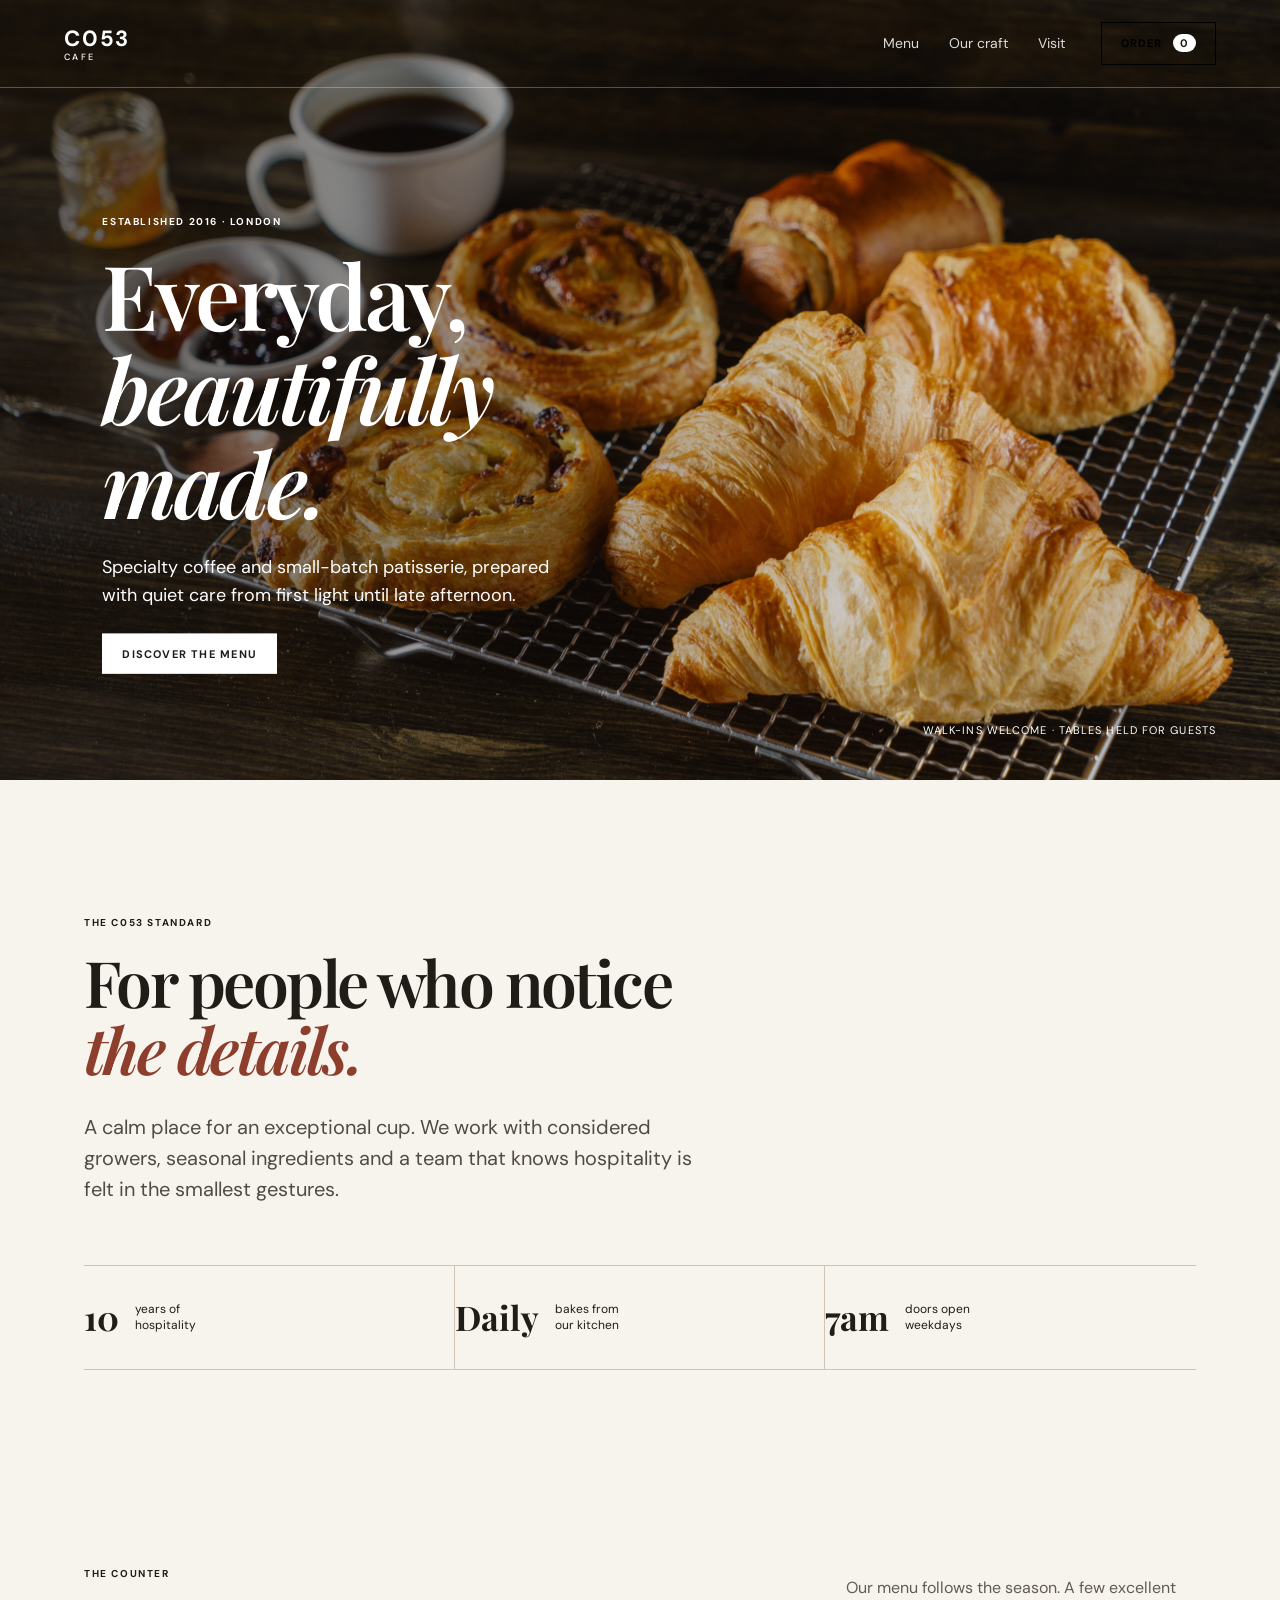
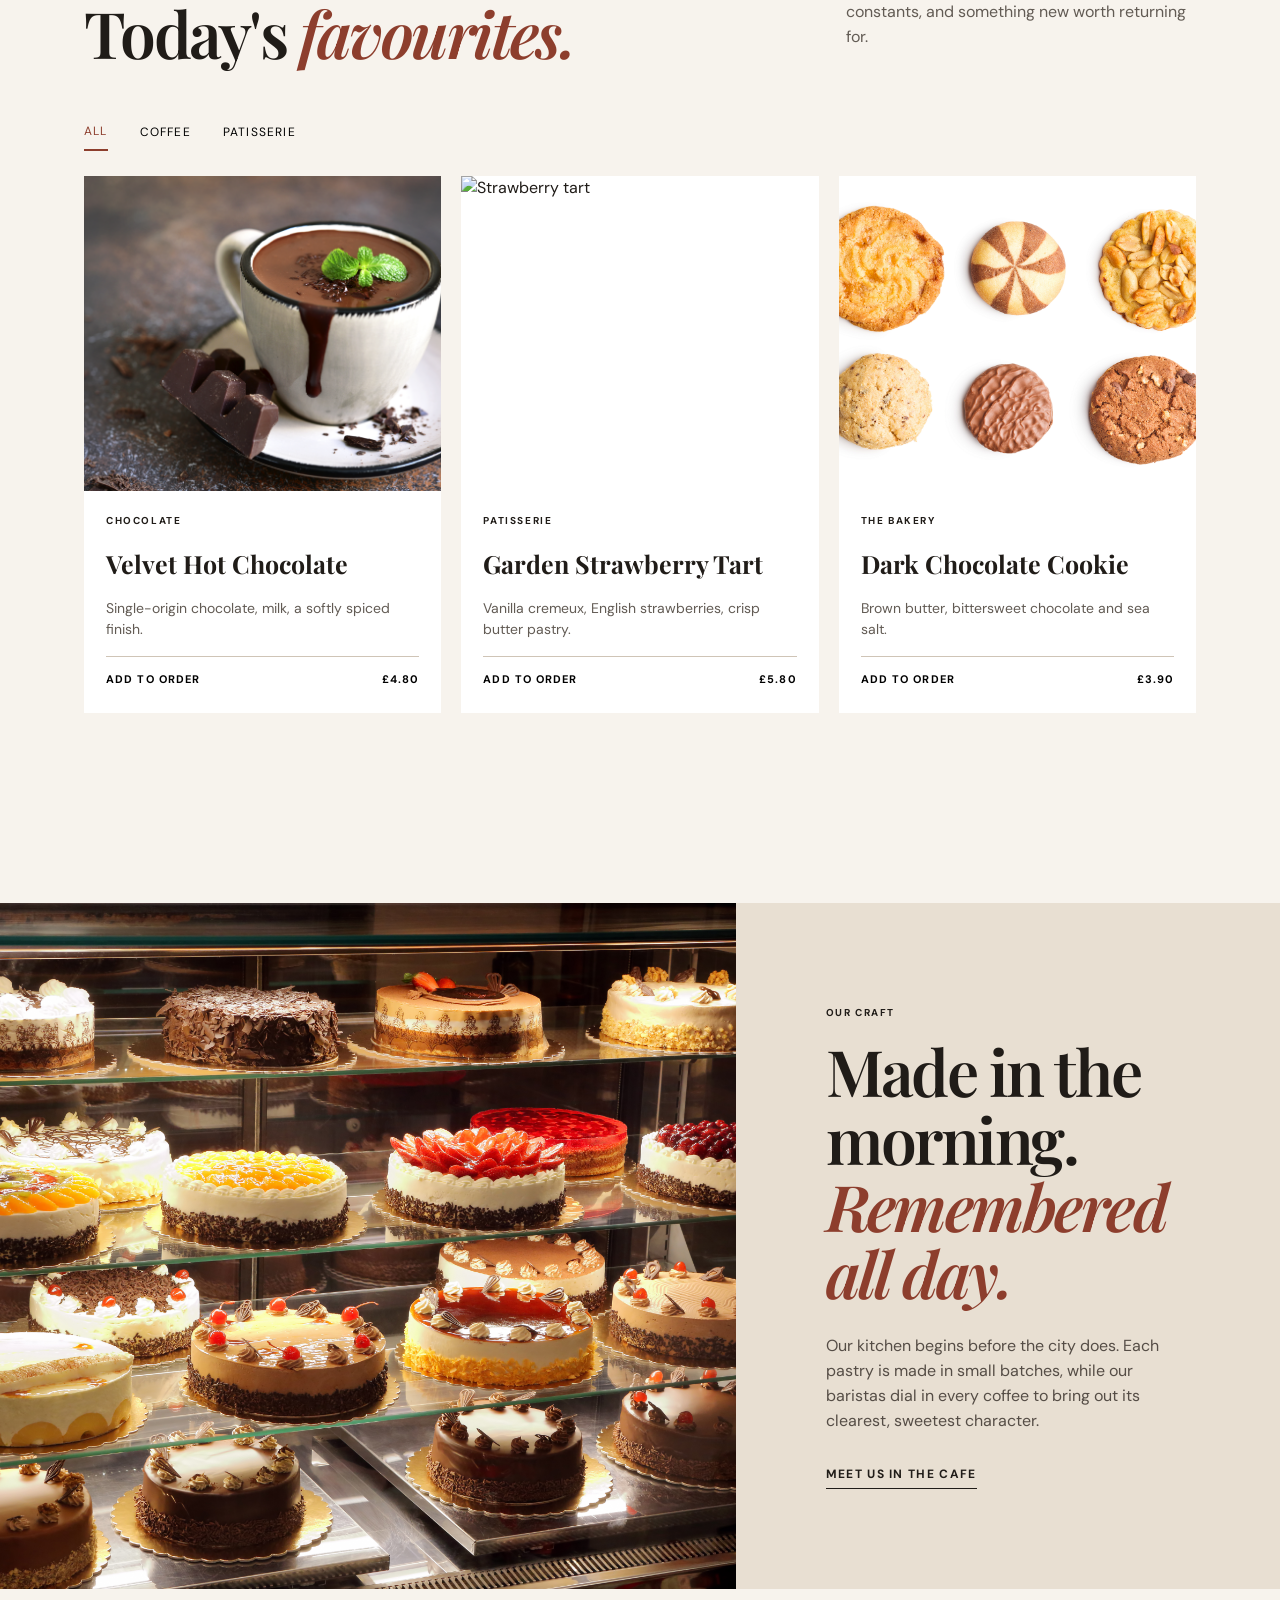
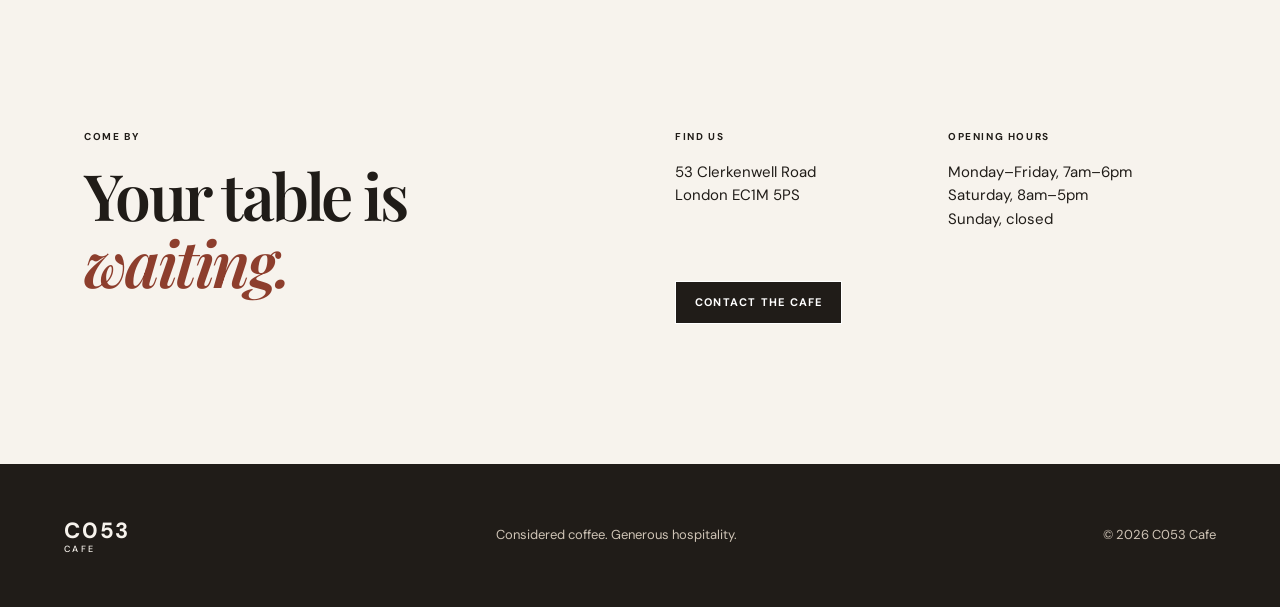
==== index.html @ 59833513 "Create the main landing page" ====
<!doctype html>
<html lang="en">
<head>
  <meta charset="utf-8">
  <meta name="viewport" content="width=device-width, initial-scale=1">
  <meta name="description" content="C053 Cafe — considered coffee, patisserie and warm hospitality.">
  <title>C053 Cafe | Coffee & Patisserie</title>
  <link rel="preconnect" href="https://fonts.googleapis.com">
  <link rel="preconnect" href="https://fonts.gstatic.com" crossorigin>
  <link href="https://fonts.googleapis.com/css2?family=DM+Sans:wght@400;500;600;700&family=Playfair+Display:ital,wght@0,600;0,700;1,600&display=swap" rel="stylesheet">
  <link rel="stylesheet" href="css/style.css">
</head>
<body>
  <header class="header" id="top">
    <a class="wordmark" href="#top" aria-label="C053 Cafe home">C053 <span>CAFE</span></a>
    <button class="nav-toggle" aria-expanded="false" aria-controls="nav">Menu</button>
    <nav id="nav" class="nav" aria-label="Main navigation">
      <a href="menu.html">Menu</a><a href="about.html">Our craft</a><a href="visit.html">Visit</a>
    </nav>
    <button class="order-button" data-order>Order <span id="cartCount">0</span></button>
  </header>

  <main>
    <section class="hero">
      <img src="images/Coffee-and-Pastries.png" alt="Coffee and pastries at C053 Cafe">
      <div class="hero-shade"></div>
      <div class="hero-content"><p class="kicker">ESTABLISHED 2016 · LONDON</p><h1>Everyday,<br><em>beautifully made.</em></h1><p>Specialty coffee and small-batch patisserie, prepared with quiet care from first light until late afternoon.</p><a class="button light" href="#menu">Discover the menu</a></div>
      <p class="hero-note">Walk-ins welcome · Tables held for guests</p>
    </section>

    <section class="intro section"><p class="kicker">THE C053 STANDARD</p><h2>For people who notice<br><em>the details.</em></h2><p class="lead">A calm place for an exceptional cup. We work with considered growers, seasonal ingredients and a team that knows hospitality is felt in the smallest gestures.</p><div class="credentials"><div><strong>10</strong><span>years of<br>hospitality</span></div><div><strong>Daily</strong><span>bakes from<br>our kitchen</span></div><div><strong>7am</strong><span>doors open<br>weekdays</span></div></div></section>

    <section id="menu" class="menu section"><div class="section-head"><div><p class="kicker">THE COUNTER</p><h2>Today's <em>favourites.</em></h2></div><p>Our menu follows the season. A few excellent constants, and something new worth returning for.</p></div><div class="filters" role="group" aria-label="Menu filters"><button class="selected" data-filter="all">All</button><button data-filter="coffee">Coffee</button><button data-filter="bakes">Patisserie</button></div><div class="products">
      <article data-category="coffee"><img src="images/Cup-of-Hot-Chocolate.png" alt="Velvet hot chocolate"><div><p class="product-type">CHOCOLATE</p><h3>Velvet Hot Chocolate</h3><p>Single-origin chocolate, milk, a softly spiced finish.</p><button data-add="Velvet Hot Chocolate">Add to order <span>£4.80</span></button></div></article>
      <article data-category="bakes"><img src="images/Strawberry-Tarts.png" alt="Strawberry tart"><div><p class="product-type">PATISSERIE</p><h3>Garden Strawberry Tart</h3><p>Vanilla cremeux, English strawberries, crisp butter pastry.</p><button data-add="Garden Strawberry Tart">Add to order <span>£5.80</span></button></div></article>
      <article data-category="bakes"><img src="images/Cookies.png" alt="Chocolate chunk cookie"><div><p class="product-type">THE BAKERY</p><h3>Dark Chocolate Cookie</h3><p>Brown butter, bittersweet chocolate and sea salt.</p><button data-add="Dark Chocolate Cookie">Add to order <span>£3.90</span></button></div></article>
    </div></section>

    <section id="craft" class="craft"><div class="craft-image"><img src="images/Cake-Vitrine.png" alt="Selection of cakes in the C053 counter"></div><div class="craft-copy"><p class="kicker">OUR CRAFT</p><h2>Made in the morning.<br><em>Remembered all day.</em></h2><p>Our kitchen begins before the city does. Each pastry is made in small batches, while our baristas dial in every coffee to bring out its clearest, sweetest character.</p><a class="text-link" href="#visit">Meet us in the cafe</a></div></section>

    <section id="visit" class="visit section"><div><p class="kicker">COME BY</p><h2>Your table is<br><em>waiting.</em></h2></div><div class="visit-info"><div><p class="label">FIND US</p><p>53 Clerkenwell Road<br>London EC1M 5PS</p></div><div><p class="label">OPENING HOURS</p><p>Monday–Friday, 7am–6pm<br>Saturday, 8am–5pm<br>Sunday, closed</p></div><a class="button dark" href="mailto:hello@c053cafe.com">Contact the cafe</a></div></section>
  </main>
  <footer><a class="wordmark" href="#top">C053 <span>CAFE</span></a><p>Considered coffee. Generous hospitality.</p><p>© 2026 C053 Cafe</p></footer>
  <div class="toast" role="status" aria-live="polite" id="toast">Added to your order.</div>
  <script src="js/script.js"></script>
</body>
</html>
---- css/style.css ----
:root{--ink:#201c18;--paper:#f7f3ed;--cream:#e8dfd2;--line:#cfc4b6;--rust:#8d3e2d;--max:1240px}*{box-sizing:border-box}html{scroll-behavior:smooth}body{margin:0;background:var(--paper);color:var(--ink);font-family:'DM Sans',sans-serif;font-size:16px;line-height:1.55}a{color:inherit;text-decoration:none}button{font:inherit;cursor:pointer}.header{height:88px;display:flex;align-items:center;gap:36px;padding:0 max(5vw,28px);position:absolute;z-index:3;width:100%;color:#fff;border-bottom:1px solid rgba(255,255,255,.28)}.wordmark{font-family:'DM Sans';font-size:22px;font-weight:700;letter-spacing:.08em;white-space:nowrap}.wordmark span{font-size:9px;letter-spacing:.25em;display:block;font-weight:500;margin-top:-5px}.nav{display:flex;gap:30px;margin-left:auto;font-size:14px}.nav a{opacity:.85}.nav a:hover{opacity:1}.order-button,.button{border:1px solid currentColor;padding:12px 19px;background:transparent;text-transform:uppercase;letter-spacing:.11em;font-size:11px;font-weight:700}.order-button span{background:#fff;color:var(--ink);border-radius:999px;padding:2px 7px;margin-left:6px}.nav-toggle{display:none}.hero{height:min(780px,100vh);min-height:650px;color:#fff;position:relative;isolation:isolate}.hero>img,.hero-shade{position:absolute;width:100%;height:100%;object-fit:cover}.hero-shade{background:linear-gradient(90deg,rgba(18,12,8,.67),rgba(18,12,8,.15) 72%);z-index:1}.hero-content,.hero-note{position:absolute;z-index:2}.hero-content{left:max(8vw,28px);top:50%;transform:translateY(-39%);max-width:620px}.kicker,.product-type,.label{letter-spacing:.16em;font-weight:700;font-size:10px;margin:0 0 17px}.hero h1,h2{font-family:'Playfair Display',serif;font-weight:600;line-height:1.05;letter-spacing:-.04em;margin:0}.hero h1{font-size:clamp(52px,7vw,100px)}em{color:var(--rust);font-weight:600}.hero h1 em{color:#fff}.hero-content>p:not(.kicker){font-size:18px;max-width:470px;margin:25px 0 32px}.button.light{background:#fff;color:var(--ink);border-color:#fff}.hero-note{bottom:30px;right:5vw;font-size:11px;letter-spacing:.1em;text-transform:uppercase}.section{max-width:var(--max);margin:auto;padding:120px max(5vw,28px)}h2{font-size:clamp(40px,5vw,68px)}.intro{padding-top:135px}.lead{max-width:610px;font-size:20px;margin:30px 0 60px;color:#514b45}.credentials{display:grid;grid-template-columns:repeat(3,1fr);border-top:1px solid var(--line);border-bottom:1px solid var(--line)}.credentials div{padding:25px 0;display:flex;align-items:center;gap:16px;border-right:1px solid var(--line)}.credentials div:last-child{border:0}.credentials strong{font-family:'Playfair Display';font-size:34px}.credentials span{font-size:12px;line-height:1.35}.menu{padding-top:70px}.section-head{display:flex;justify-content:space-between;gap:50px;align-items:end}.section-head>p{max-width:350px;color:#625b54}.filters{display:flex;gap:8px;margin:48px 0 25px}.filters button{background:none;border:0;padding:8px 0;margin-right:24px;font-size:12px;letter-spacing:.1em;text-transform:uppercase}.filters .selected{border-bottom:2px solid var(--rust);color:var(--rust)}.products{display:grid;grid-template-columns:repeat(3,1fr);gap:20px}.products article{background:#fff}.products img{width:100%;height:315px;object-fit:cover;display:block}.products article>div{padding:22px}.products h3{font-family:'Playfair Display';font-size:25px;margin:0}.products article p:not(.product-type){font-size:14px;color:#625b54;min-height:44px}.products button{border:0;border-top:1px solid var(--line);width:100%;background:none;text-align:left;padding:14px 0 0;font-size:11px;text-transform:uppercase;letter-spacing:.1em;font-weight:700}.products button span{float:right}.craft{display:grid;grid-template-columns:1.15fr .85fr;background:var(--cream);margin-top:70px}.craft-image img{height:100%;min-height:570px;width:100%;object-fit:cover;display:block}.craft-copy{padding:clamp(50px,8vw,130px) max(7vw,30px);align-self:center}.craft-copy>p:not(.kicker){color:#554d46;margin:28px 0}.text-link{border-bottom:1px solid var(--ink);padding-bottom:6px;font-size:12px;text-transform:uppercase;letter-spacing:.11em;font-weight:700}.visit{display:grid;grid-template-columns:1fr 1fr;gap:70px;padding-top:140px;padding-bottom:140px}.visit-info{display:grid;grid-template-columns:1fr 1fr;gap:25px}.visit-info p:not(.label){margin:0;font-size:15px}.visit .button{grid-column:span 2;justify-self:start;margin-top:25px;background:var(--ink);color:#fff}.toast{position:fixed;bottom:25px;left:50%;transform:translate(-50%,100px);opacity:0;transition:.25s;background:var(--ink);color:#fff;padding:14px 20px;font-size:13px;z-index:5}.toast.show{transform:translate(-50%,0);opacity:1}footer{background:#201c18;color:#f7f3ed;padding:50px max(5vw,28px);display:flex;justify-content:space-between;align-items:center;gap:25px;font-size:13px}footer p{margin:0;color:#cfc4b6}@media(max-width:720px){.header{height:70px;gap:18px}.nav-toggle{display:block;margin-left:auto;background:none;color:white;border:0;text-transform:uppercase;letter-spacing:.1em;font-size:11px}.nav{display:none;position:absolute;top:70px;left:0;right:0;background:#201c18;padding:20px 28px;flex-direction:column;gap:14px}.nav.open{display:flex}.order-button{padding:9px 11px;font-size:9px}.hero{min-height:620px}.hero-content{left:28px;right:28px}.hero-note{left:28px;right:auto}.section{padding:82px 28px}.credentials{grid-template-columns:1fr}.credentials div{border-right:0;border-bottom:1px solid var(--line)}.credentials div:last-child{border-bottom:0}.section-head,.visit{display:block}.section-head>p{margin-top:25px}.products{grid-template-columns:1fr}.products img{height:280px}.craft{grid-template-columns:1fr}.craft-image img{min-height:340px;height:340px}.visit-info{margin-top:40px}.visit .button{margin-top:35px}footer{display:block}footer>*{margin-bottom:20px!important}}
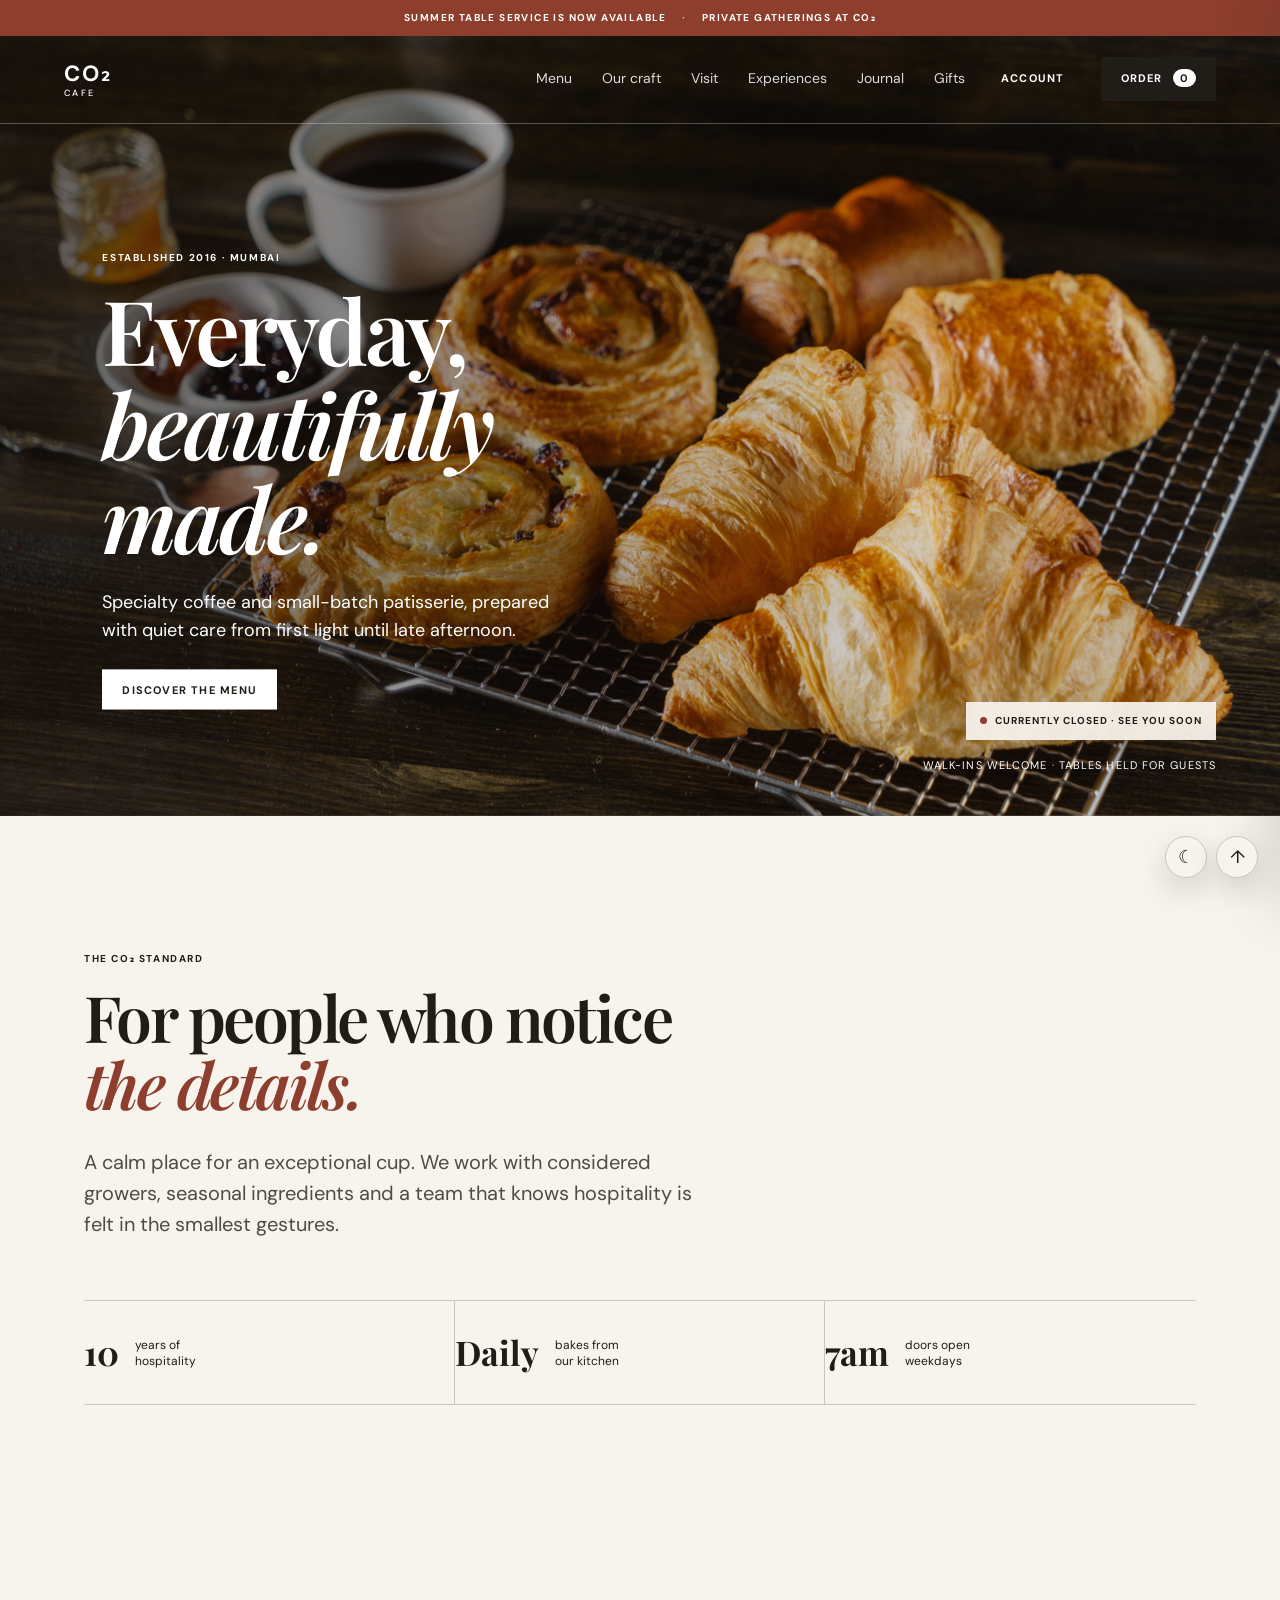
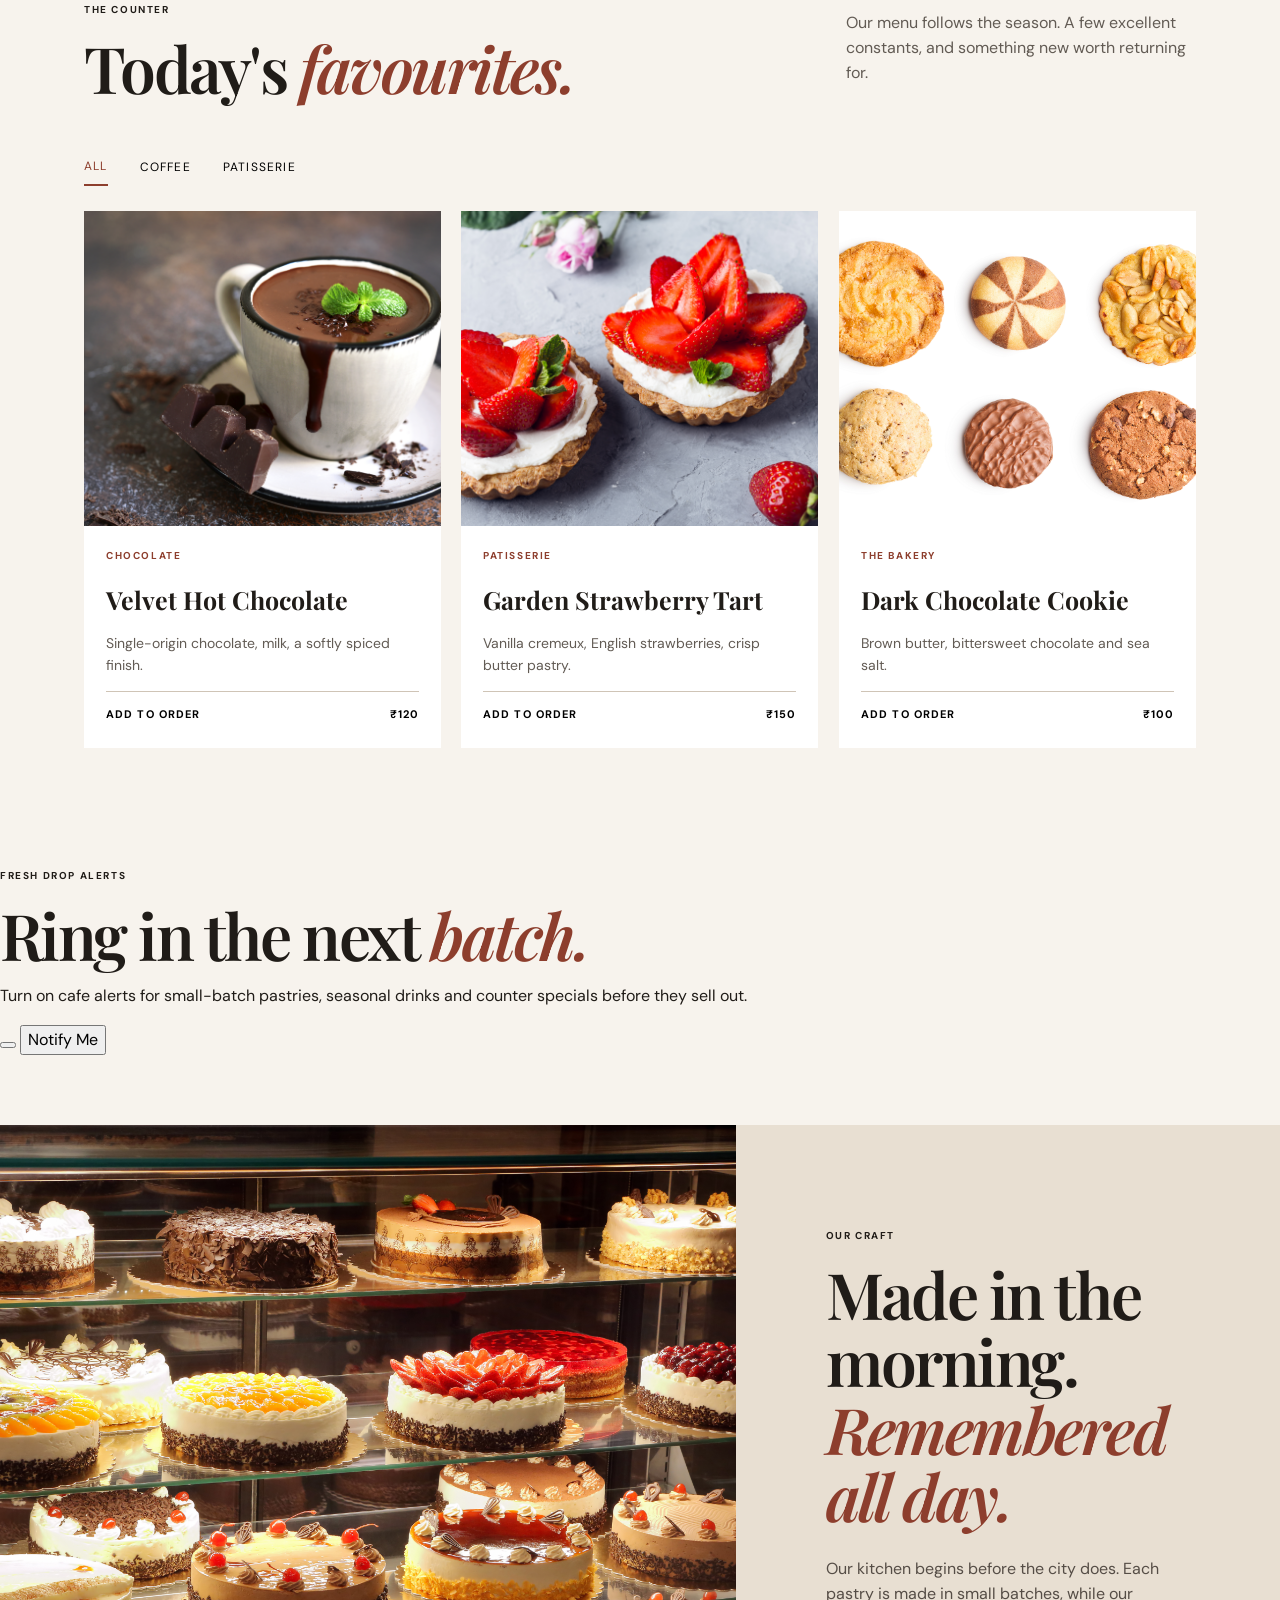
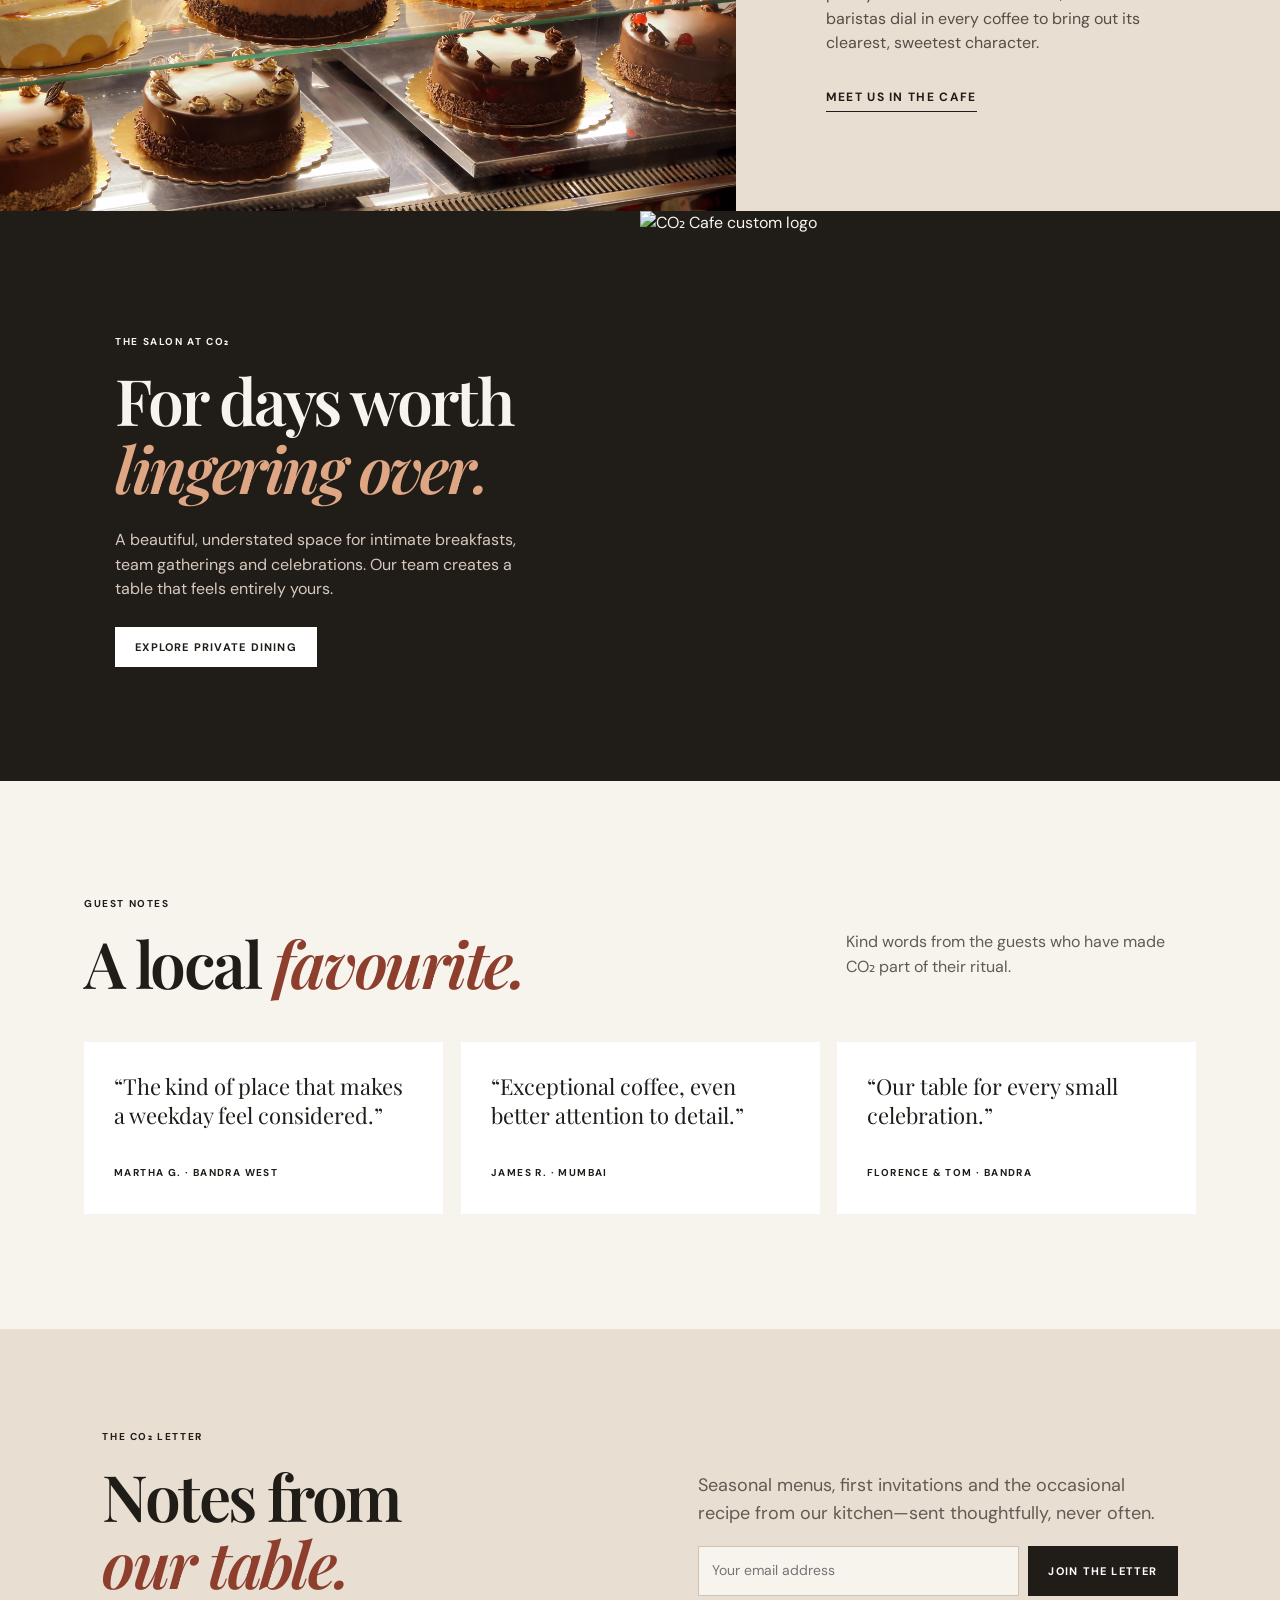
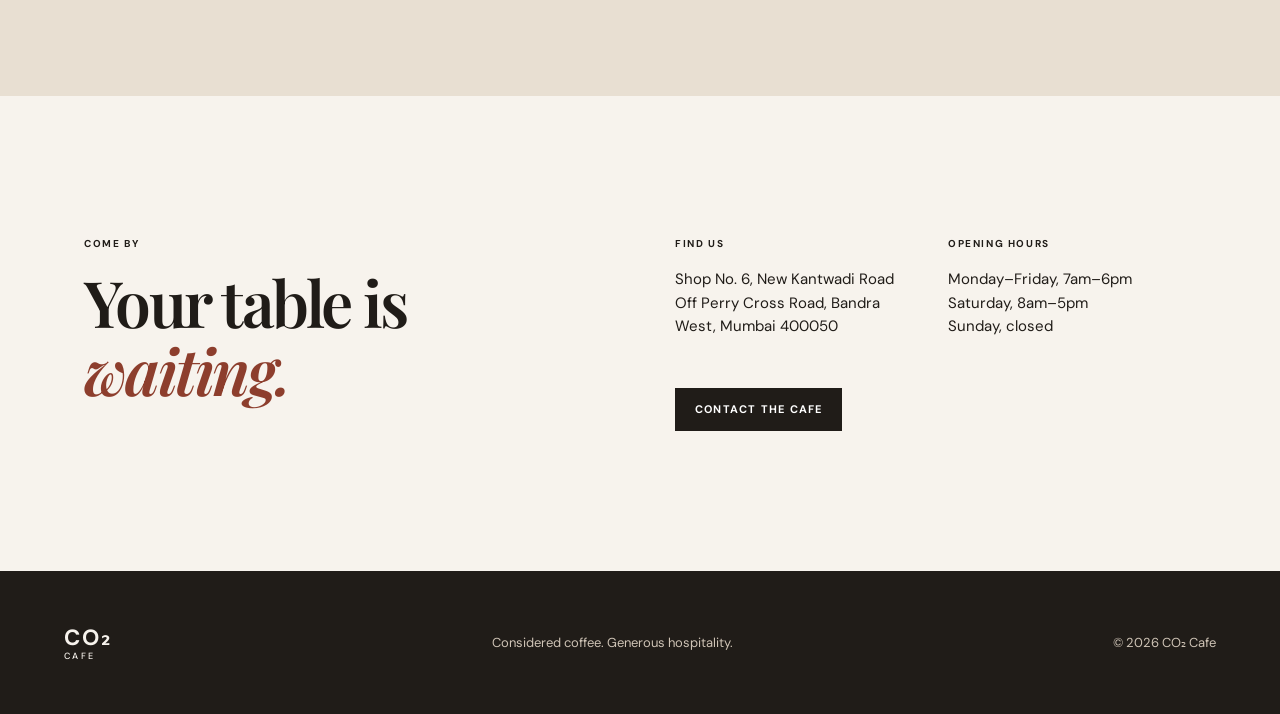
==== commit e25e7123: "Refresh the homepage structure and promotional content" ====
--- a/index.html
+++ b/index.html
@@ -36,6 +36,40 @@
       <article data-category="bakes"><img src="images/Cookies.png" alt="Chocolate chunk cookie"><div><p class="product-type">THE BAKERY</p><h3>Dark Chocolate Cookie</h3><p>Brown butter, bittersweet chocolate and sea salt.</p><button data-add="Dark Chocolate Cookie">Add to order <span>£3.90</span></button></div></article>
     </div></section>
 
+    <section class="bell-notify" aria-labelledby="bellNotifyTitle">
+      <div class="bell-copy">
+        <p class="kicker">FRESH DROP ALERTS</p>
+        <h2 id="bellNotifyTitle">Ring in the next <em>batch.</em></h2>
+        <p>Turn on cafe alerts for small-batch pastries, seasonal drinks and counter specials before they sell out.</p>
+      </div>
+      <div class="bell-stage">
+        <button class="bell-container off" type="button" data-bell-toggle aria-pressed="false" aria-label="Turn cafe notifications on">
+          <span class="rope"></span>
+          <span class="bell-top"></span>
+          <span class="bell-base"></span>
+          <span class="bell-base bell-base-glow"></span>
+          <span class="shadow-l1"></span>
+          <span class="shadow-l2"></span>
+          <span class="left-glow"></span>
+          <span class="left-glow2"></span>
+          <span class="r-glow"></span>
+          <span class="r-glow2"></span>
+          <span class="mid-ring"></span>
+          <span class="mid-ring small"></span>
+          <span class="glow"></span>
+          <span class="glow2"></span>
+          <span class="bell-buff-t"></span>
+          <span class="bell-buff"></span>
+          <span class="bell-btm"></span>
+          <span class="bell-btm2"></span>
+          <span class="bell-ring-container"><span class="bell-ring"></span><span class="bell-rays"></span></span>
+          <span class="volumetric"><span class="vl"></span><span class="vr"></span></span>
+        </button>
+        <button class="notify-button" type="button" data-bell-button>Notify Me</button>
+        <span class="grain" aria-hidden="true"></span>
+      </div>
+    </section>
+
     <section id="craft" class="craft"><div class="craft-image"><img src="images/Cake-Vitrine.png" alt="Selection of cakes in the C053 counter"></div><div class="craft-copy"><p class="kicker">OUR CRAFT</p><h2>Made in the morning.<br><em>Remembered all day.</em></h2><p>Our kitchen begins before the city does. Each pastry is made in small batches, while our baristas dial in every coffee to bring out its clearest, sweetest character.</p><a class="text-link" href="#visit">Meet us in the cafe</a></div></section>
 
     <section id="visit" class="visit section"><div><p class="kicker">COME BY</p><h2>Your table is<br><em>waiting.</em></h2></div><div class="visit-info"><div><p class="label">FIND US</p><p>53 Clerkenwell Road<br>London EC1M 5PS</p></div><div><p class="label">OPENING HOURS</p><p>Monday–Friday, 7am–6pm<br>Saturday, 8am–5pm<br>Sunday, closed</p></div><a class="button dark" href="mailto:hello@c053cafe.com">Contact the cafe</a></div></section>
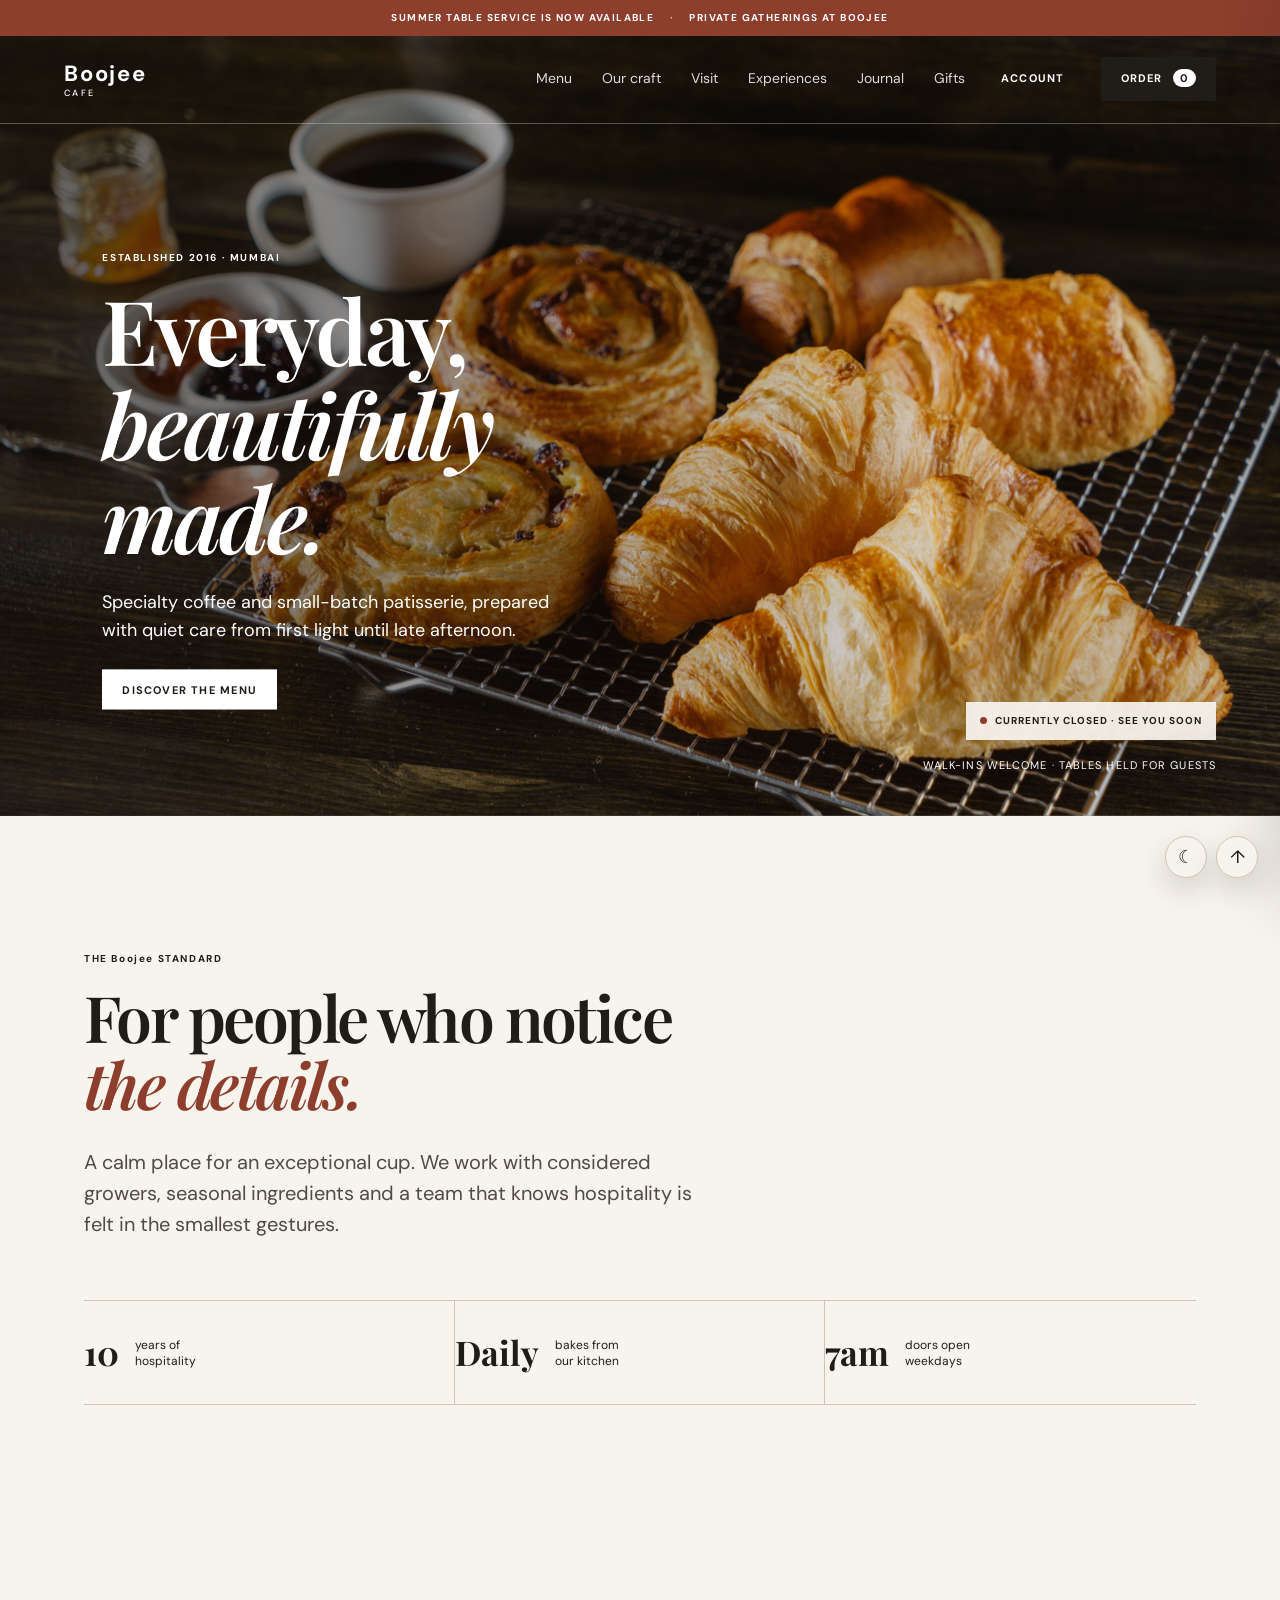
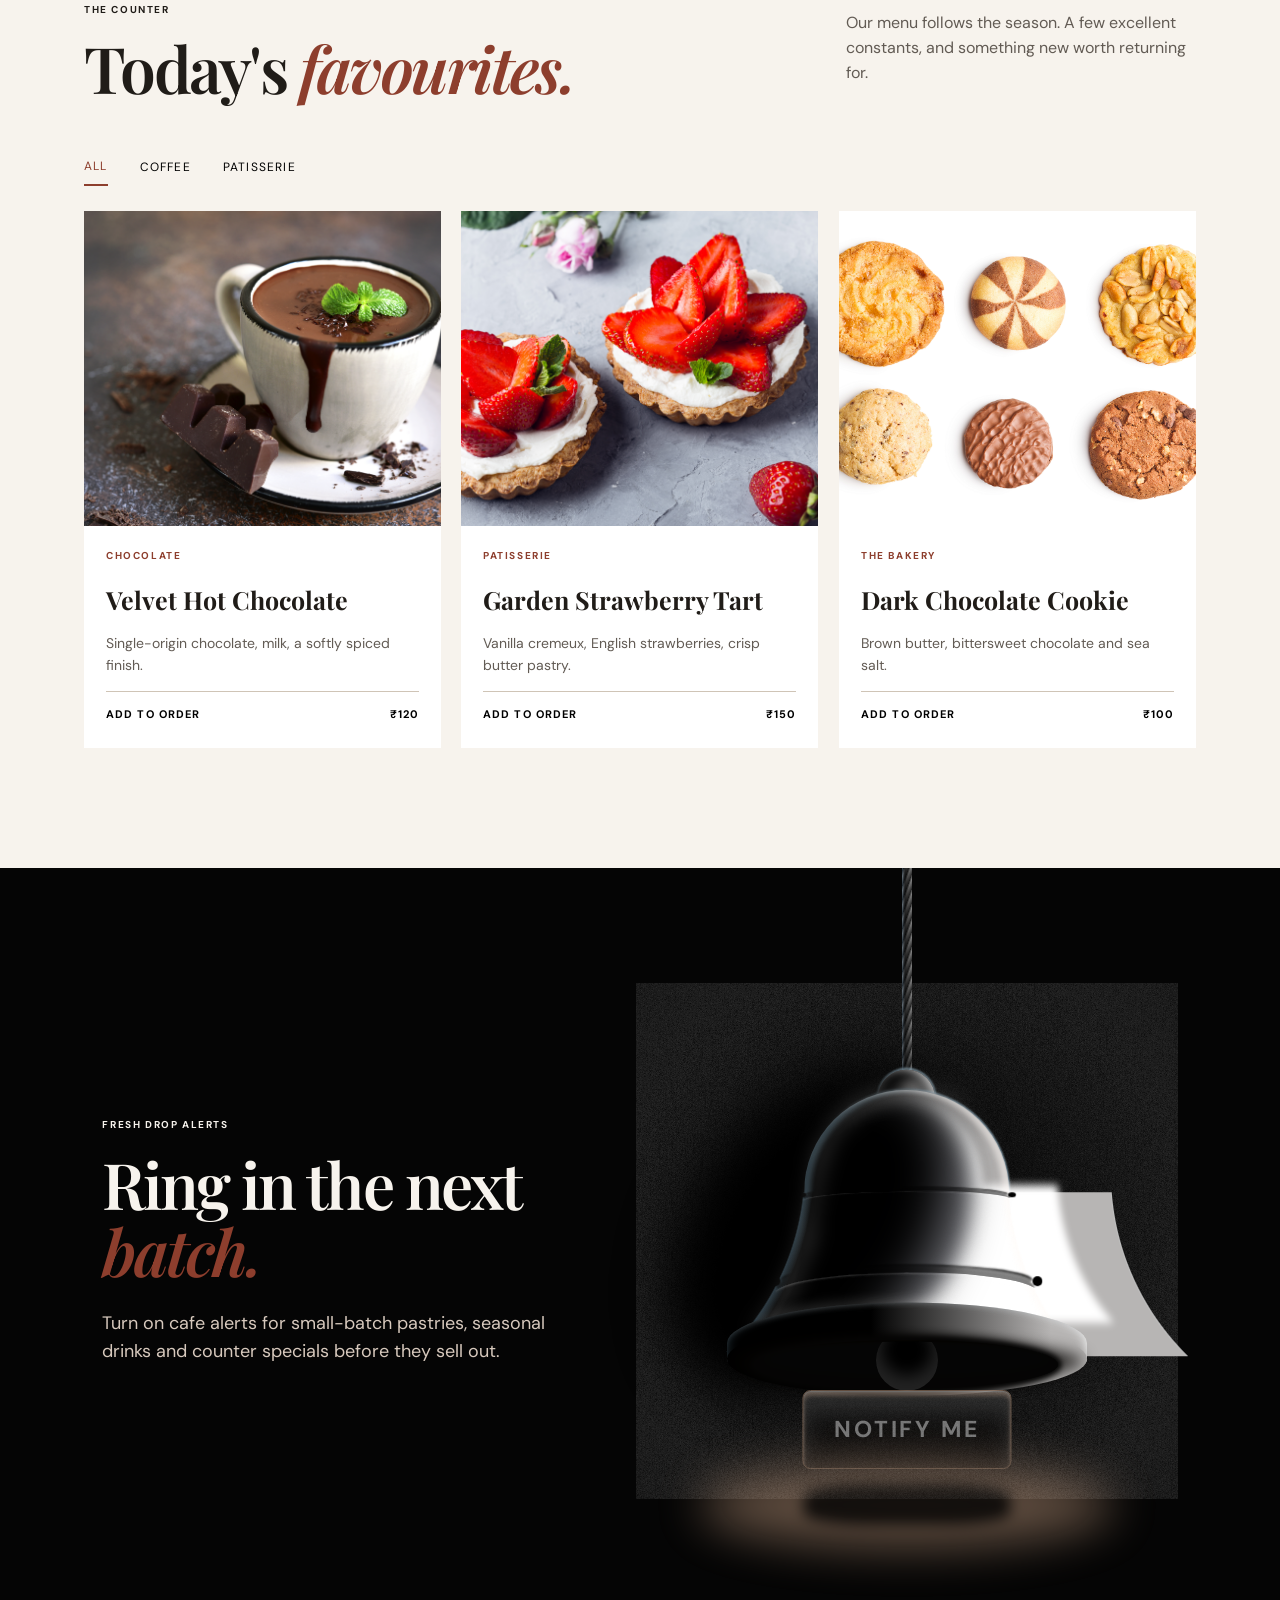
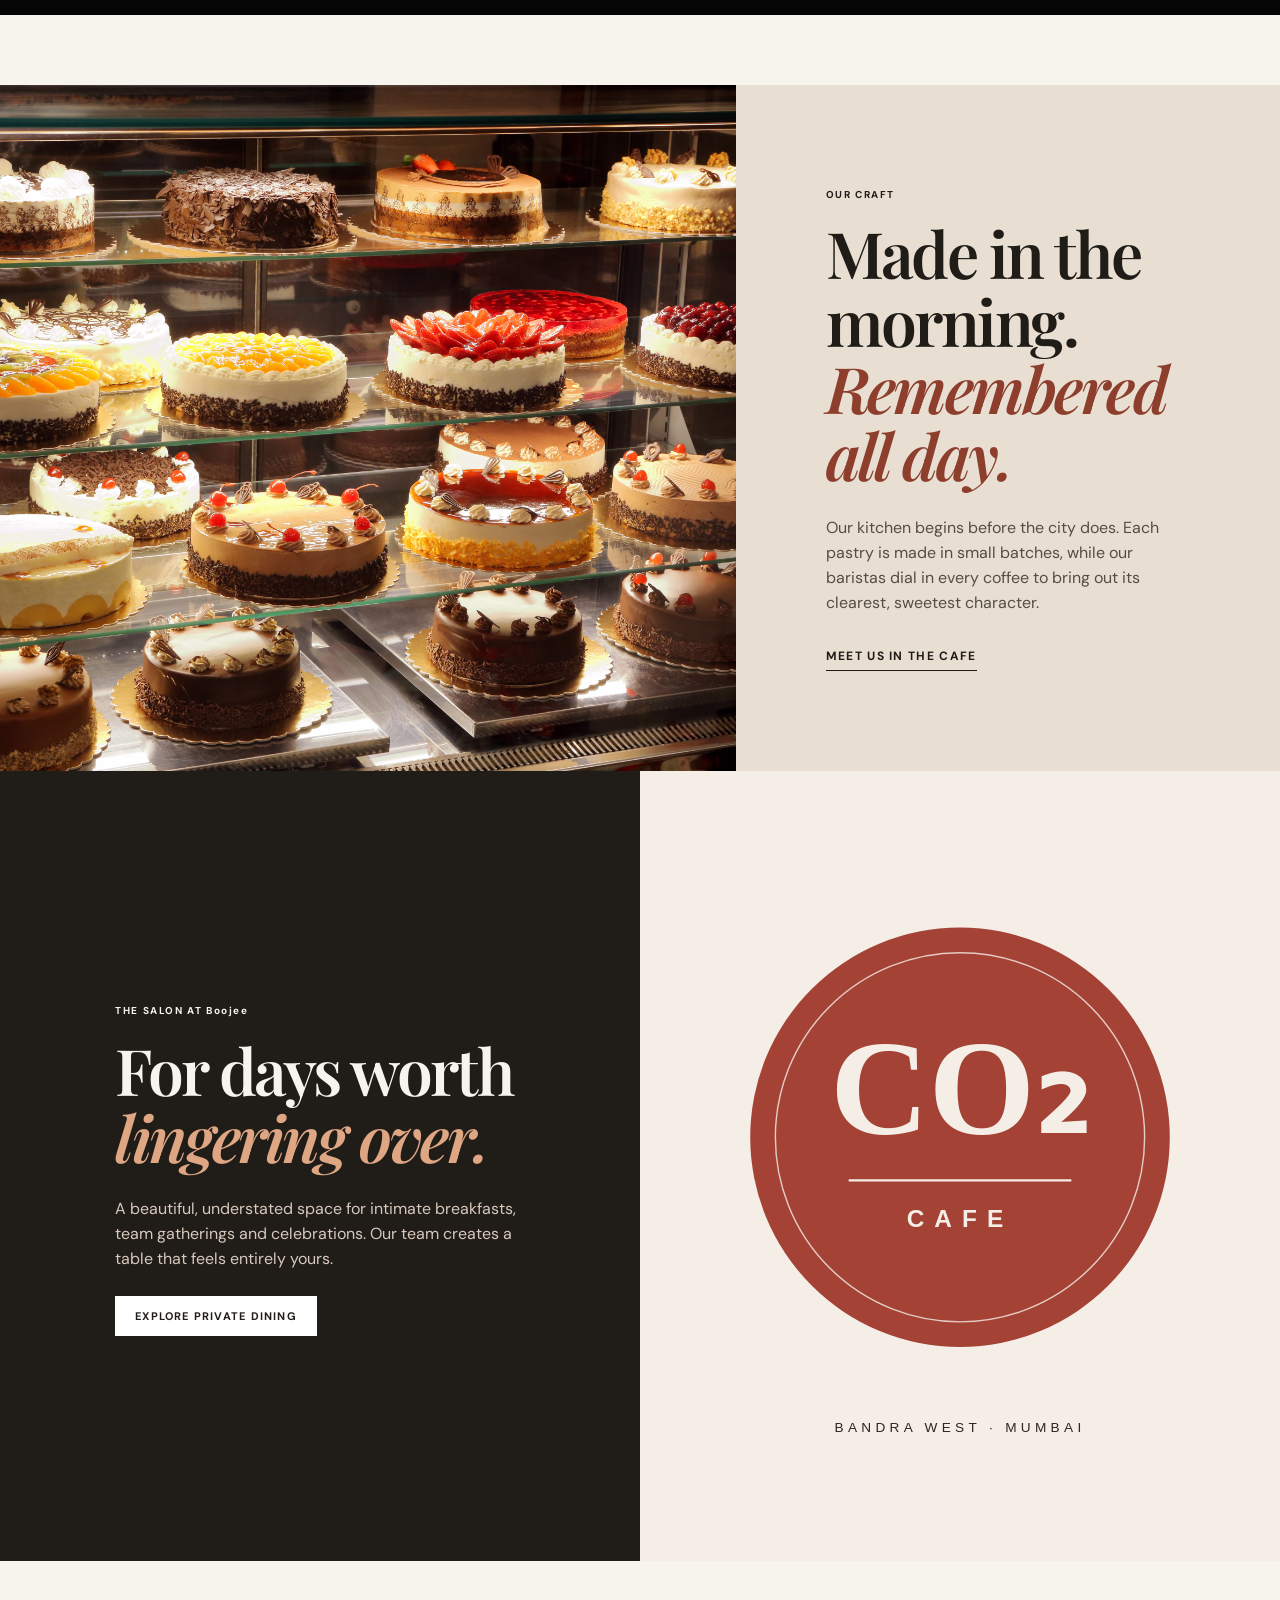
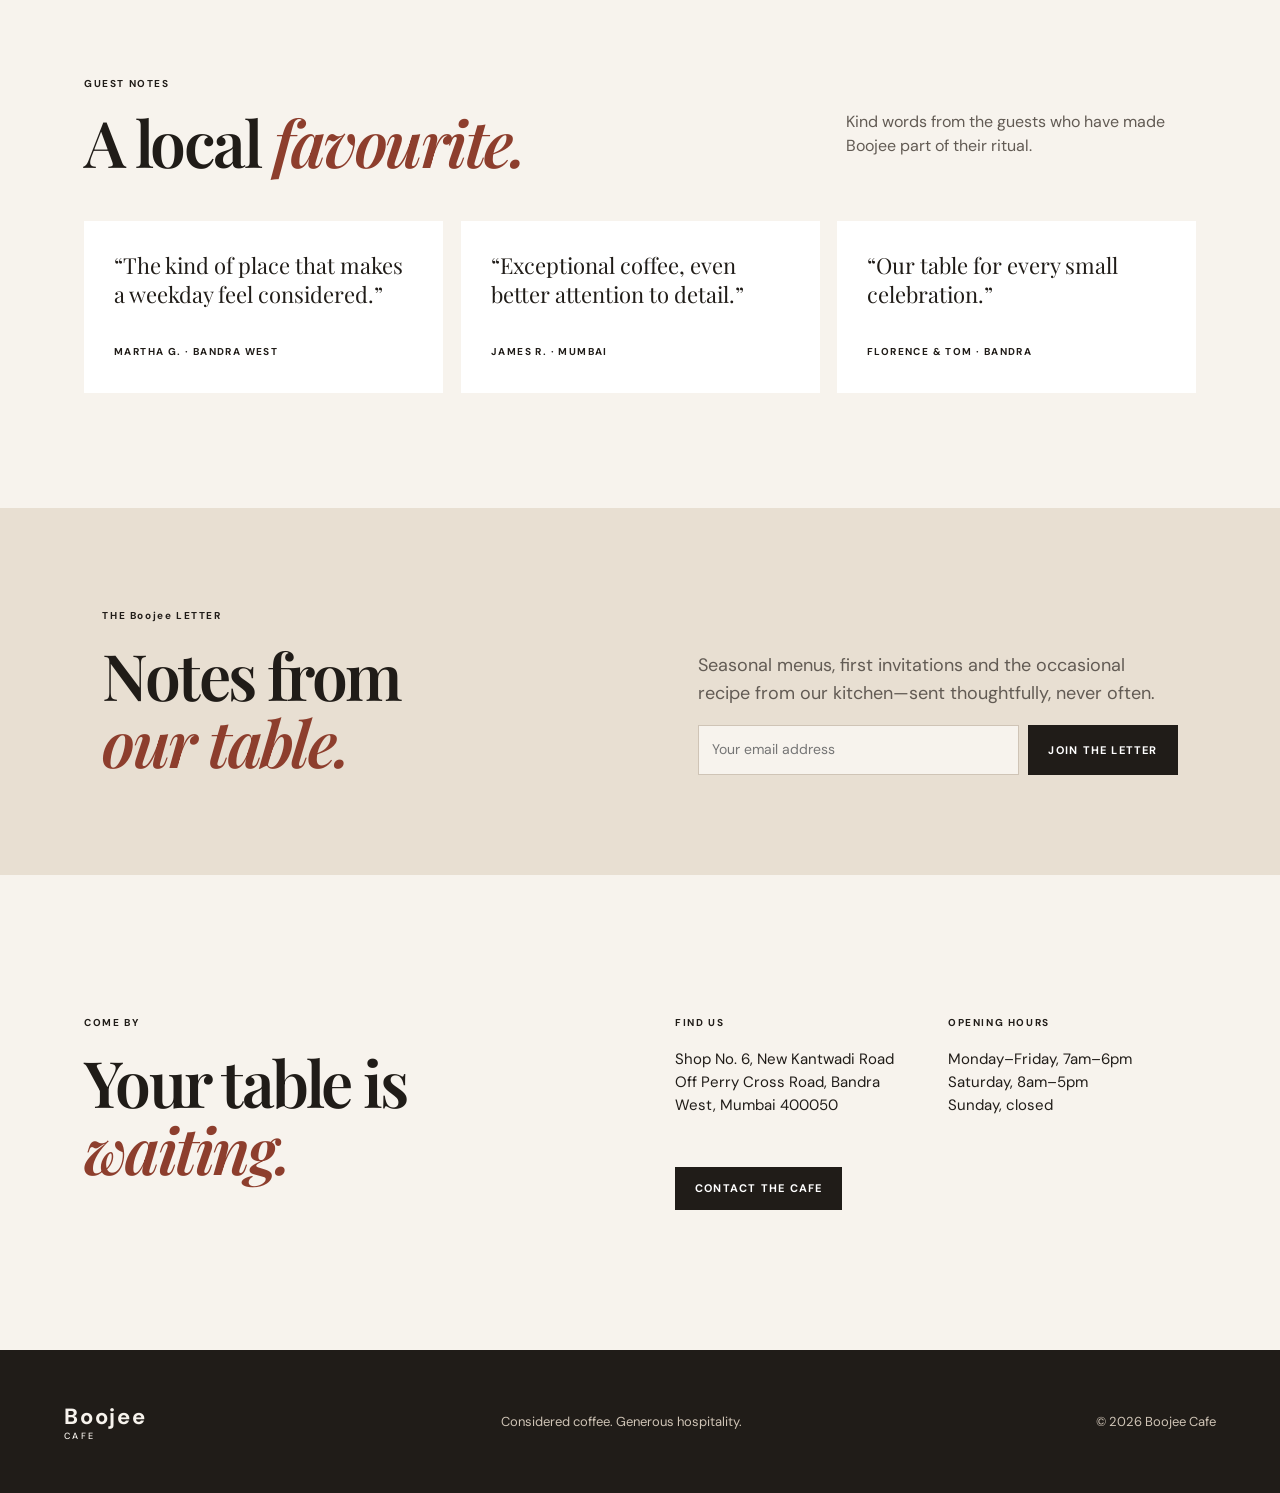
==== commit 416c5bee: "Refactor: Rebrand from CO2/C053 Cafe to Boojee Cafe globally" ====
--- a/index.html
+++ b/index.html
@@ -3,8 +3,8 @@
 <head>
   <meta charset="utf-8">
   <meta name="viewport" content="width=device-width, initial-scale=1">
-  <meta name="description" content="C053 Cafe — considered coffee, patisserie and warm hospitality.">
-  <title>C053 Cafe | Coffee & Patisserie</title>
+  <meta name="description" content="Boojee Cafe — considered coffee, patisserie and warm hospitality.">
+  <title>Boojee Cafe | Coffee & Patisserie</title>
   <link rel="preconnect" href="https://fonts.googleapis.com">
   <link rel="preconnect" href="https://fonts.gstatic.com" crossorigin>
   <link href="https://fonts.googleapis.com/css2?family=DM+Sans:wght@400;500;600;700&family=Playfair+Display:ital,wght@0,600;0,700;1,600&display=swap" rel="stylesheet">
@@ -12,7 +12,7 @@
 </head>
 <body>
   <header class="header" id="top">
-    <a class="wordmark" href="#top" aria-label="C053 Cafe home">C053 <span>CAFE</span></a>
+    <a class="wordmark" href="#top" aria-label="Boojee Cafe home">Boojee <span>CAFE</span></a>
     <button class="nav-toggle" aria-expanded="false" aria-controls="nav">Menu</button>
     <nav id="nav" class="nav" aria-label="Main navigation">
       <a href="menu.html">Menu</a><a href="about.html">Our craft</a><a href="visit.html">Visit</a>
@@ -22,13 +22,13 @@
 
   <main>
     <section class="hero">
-      <img src="images/Coffee-and-Pastries.png" alt="Coffee and pastries at C053 Cafe">
+      <img src="images/Coffee-and-Pastries.png" alt="Coffee and pastries at Boojee Cafe">
       <div class="hero-shade"></div>
       <div class="hero-content"><p class="kicker">ESTABLISHED 2016 · LONDON</p><h1>Everyday,<br><em>beautifully made.</em></h1><p>Specialty coffee and small-batch patisserie, prepared with quiet care from first light until late afternoon.</p><a class="button light" href="#menu">Discover the menu</a></div>
       <p class="hero-note">Walk-ins welcome · Tables held for guests</p>
     </section>
 
-    <section class="intro section"><p class="kicker">THE C053 STANDARD</p><h2>For people who notice<br><em>the details.</em></h2><p class="lead">A calm place for an exceptional cup. We work with considered growers, seasonal ingredients and a team that knows hospitality is felt in the smallest gestures.</p><div class="credentials"><div><strong>10</strong><span>years of<br>hospitality</span></div><div><strong>Daily</strong><span>bakes from<br>our kitchen</span></div><div><strong>7am</strong><span>doors open<br>weekdays</span></div></div></section>
+    <section class="intro section"><p class="kicker">THE Boojee STANDARD</p><h2>For people who notice<br><em>the details.</em></h2><p class="lead">A calm place for an exceptional cup. We work with considered growers, seasonal ingredients and a team that knows hospitality is felt in the smallest gestures.</p><div class="credentials"><div><strong>10</strong><span>years of<br>hospitality</span></div><div><strong>Daily</strong><span>bakes from<br>our kitchen</span></div><div><strong>7am</strong><span>doors open<br>weekdays</span></div></div></section>
 
     <section id="menu" class="menu section"><div class="section-head"><div><p class="kicker">THE COUNTER</p><h2>Today's <em>favourites.</em></h2></div><p>Our menu follows the season. A few excellent constants, and something new worth returning for.</p></div><div class="filters" role="group" aria-label="Menu filters"><button class="selected" data-filter="all">All</button><button data-filter="coffee">Coffee</button><button data-filter="bakes">Patisserie</button></div><div class="products">
       <article data-category="coffee"><img src="images/Cup-of-Hot-Chocolate.png" alt="Velvet hot chocolate"><div><p class="product-type">CHOCOLATE</p><h3>Velvet Hot Chocolate</h3><p>Single-origin chocolate, milk, a softly spiced finish.</p><button data-add="Velvet Hot Chocolate">Add to order <span>£4.80</span></button></div></article>
@@ -70,11 +70,11 @@
       </div>
     </section>
 
-    <section id="craft" class="craft"><div class="craft-image"><img src="images/Cake-Vitrine.png" alt="Selection of cakes in the C053 counter"></div><div class="craft-copy"><p class="kicker">OUR CRAFT</p><h2>Made in the morning.<br><em>Remembered all day.</em></h2><p>Our kitchen begins before the city does. Each pastry is made in small batches, while our baristas dial in every coffee to bring out its clearest, sweetest character.</p><a class="text-link" href="#visit">Meet us in the cafe</a></div></section>
+    <section id="craft" class="craft"><div class="craft-image"><img src="images/Cake-Vitrine.png" alt="Selection of cakes in the Boojee counter"></div><div class="craft-copy"><p class="kicker">OUR CRAFT</p><h2>Made in the morning.<br><em>Remembered all day.</em></h2><p>Our kitchen begins before the city does. Each pastry is made in small batches, while our baristas dial in every coffee to bring out its clearest, sweetest character.</p><a class="text-link" href="#visit">Meet us in the cafe</a></div></section>
 
-    <section id="visit" class="visit section"><div><p class="kicker">COME BY</p><h2>Your table is<br><em>waiting.</em></h2></div><div class="visit-info"><div><p class="label">FIND US</p><p>53 Clerkenwell Road<br>London EC1M 5PS</p></div><div><p class="label">OPENING HOURS</p><p>Monday–Friday, 7am–6pm<br>Saturday, 8am–5pm<br>Sunday, closed</p></div><a class="button dark" href="mailto:hello@c053cafe.com">Contact the cafe</a></div></section>
+    <section id="visit" class="visit section"><div><p class="kicker">COME BY</p><h2>Your table is<br><em>waiting.</em></h2></div><div class="visit-info"><div><p class="label">FIND US</p><p>53 Clerkenwell Road<br>London EC1M 5PS</p></div><div><p class="label">OPENING HOURS</p><p>Monday–Friday, 7am–6pm<br>Saturday, 8am–5pm<br>Sunday, closed</p></div><a class="button dark" href="mailto:hello@boojeecafe.com">Contact the cafe</a></div></section>
   </main>
-  <footer><a class="wordmark" href="#top">C053 <span>CAFE</span></a><p>Considered coffee. Generous hospitality.</p><p>© 2026 C053 Cafe</p></footer>
+  <footer><a class="wordmark" href="#top">Boojee <span>CAFE</span></a><p>Considered coffee. Generous hospitality.</p><p>© 2026 Boojee Cafe</p></footer>
   <div class="toast" role="status" aria-live="polite" id="toast">Added to your order.</div>
   <script src="js/script.js"></script>
 </body>
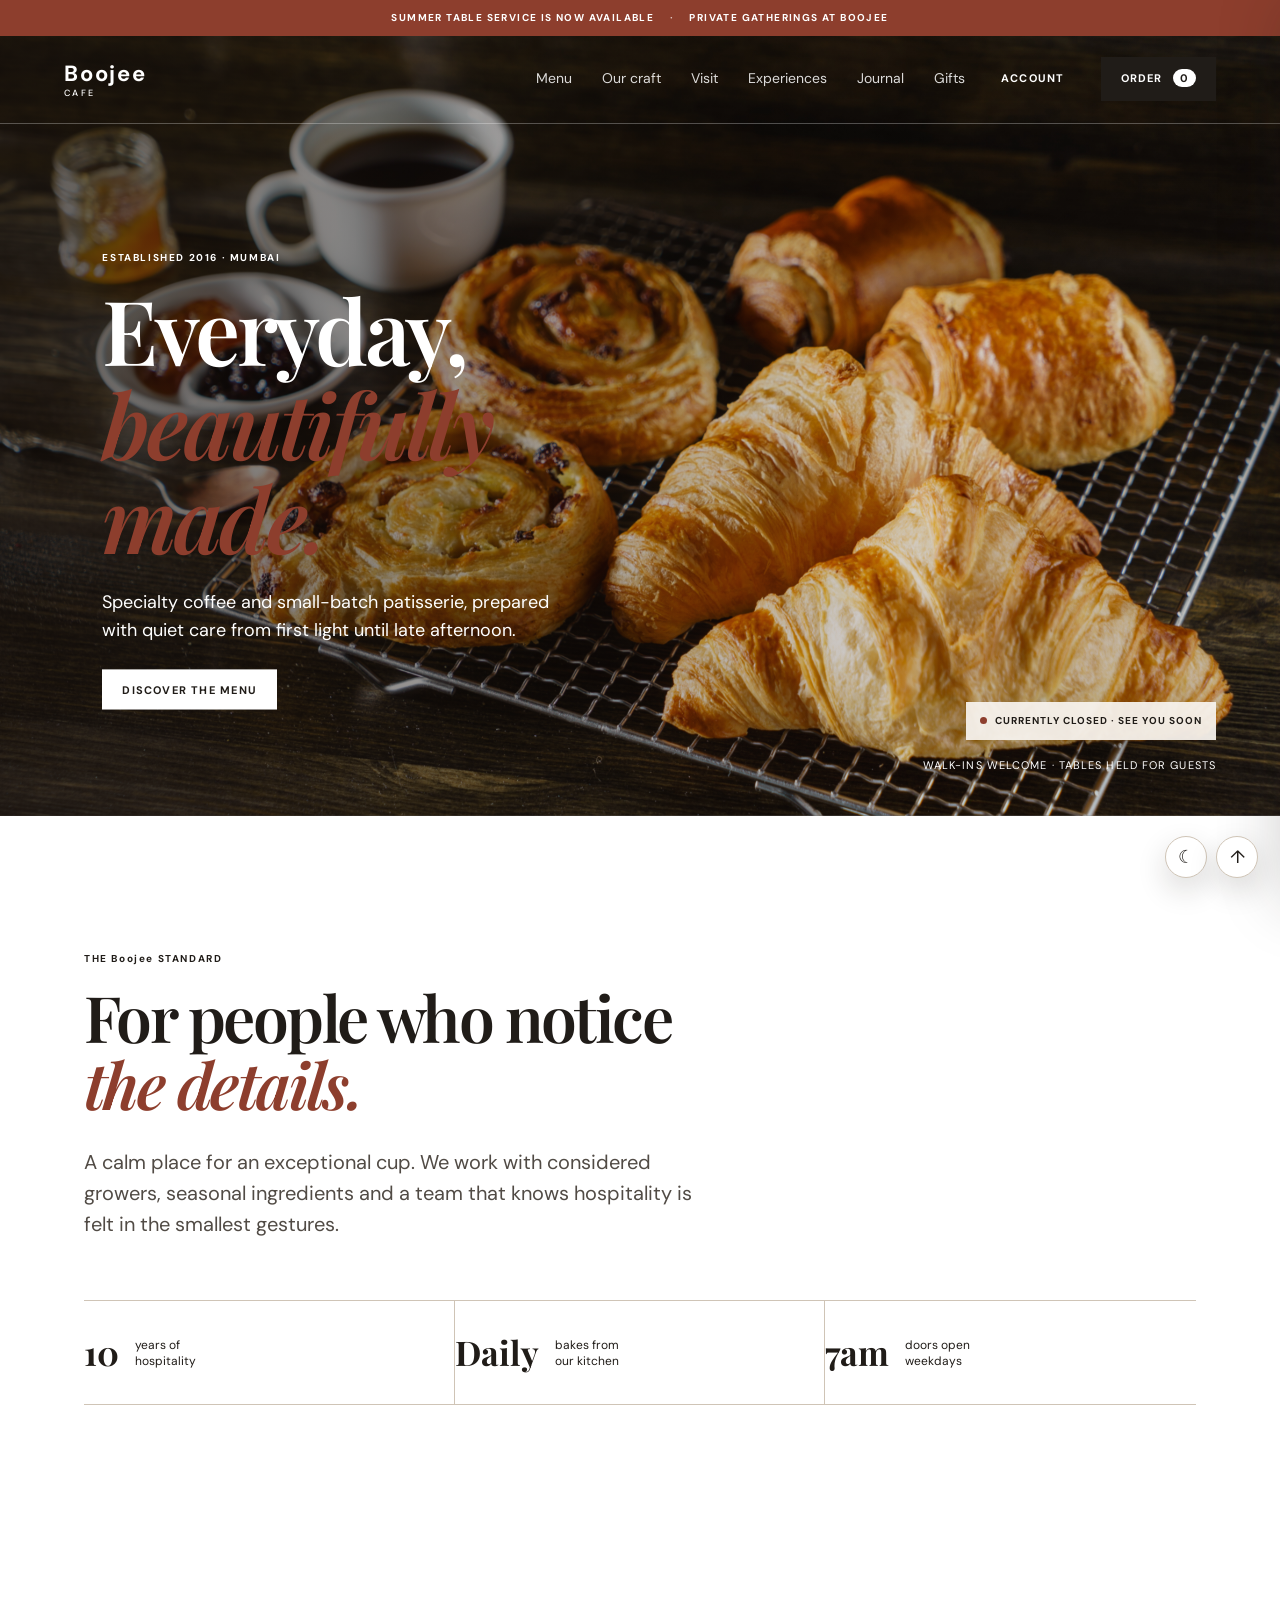
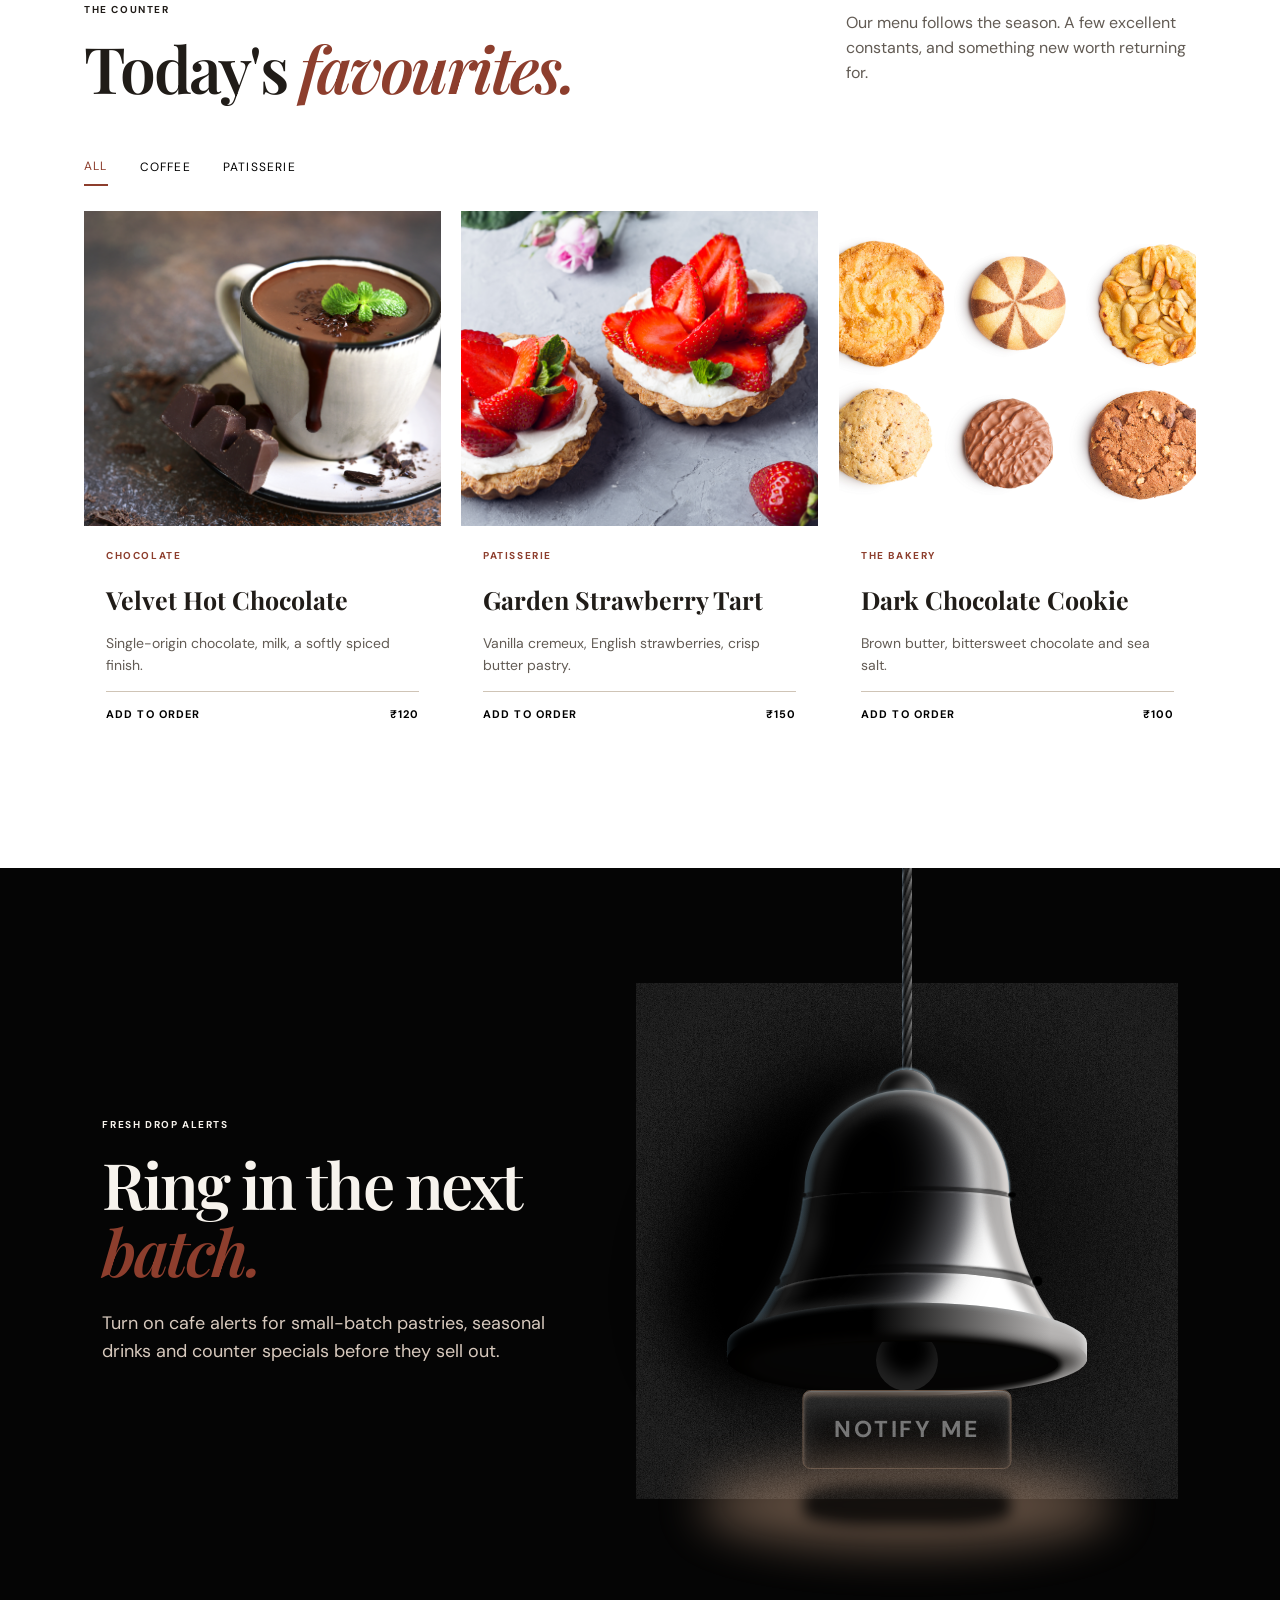
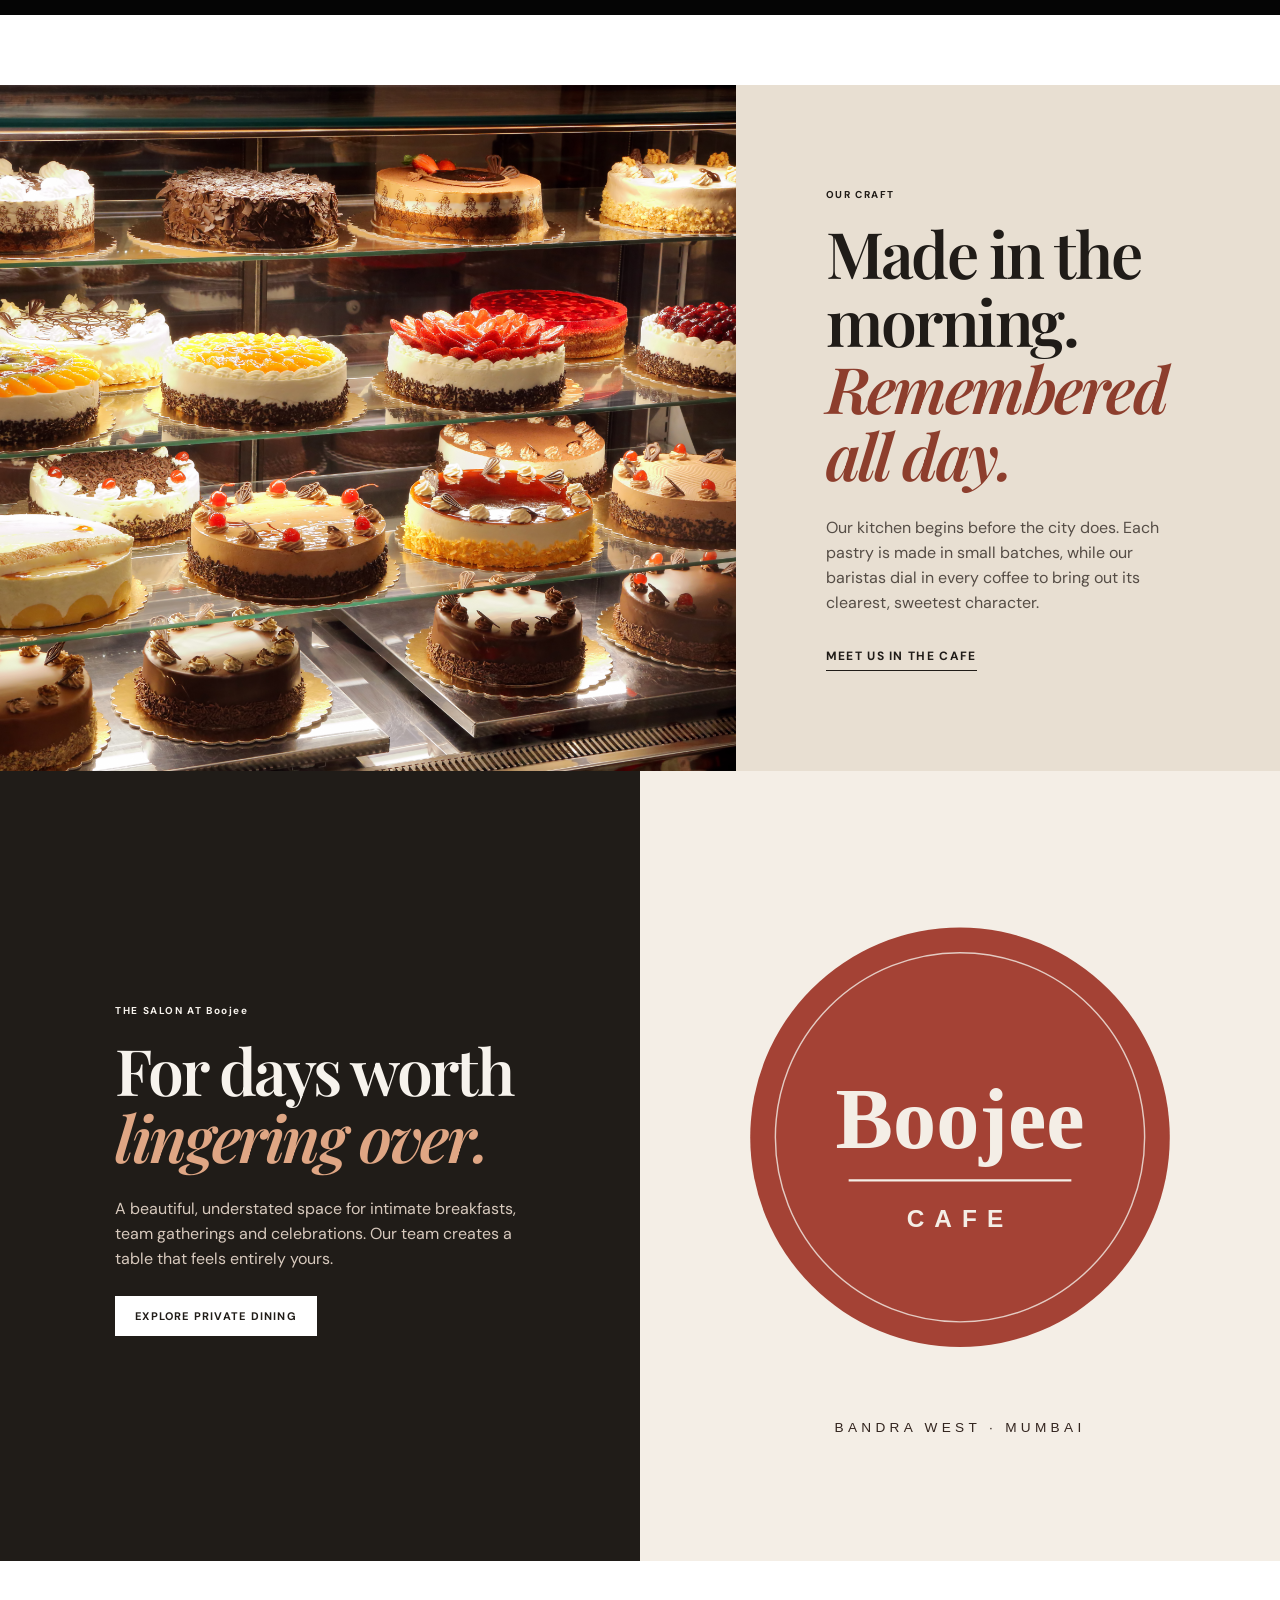
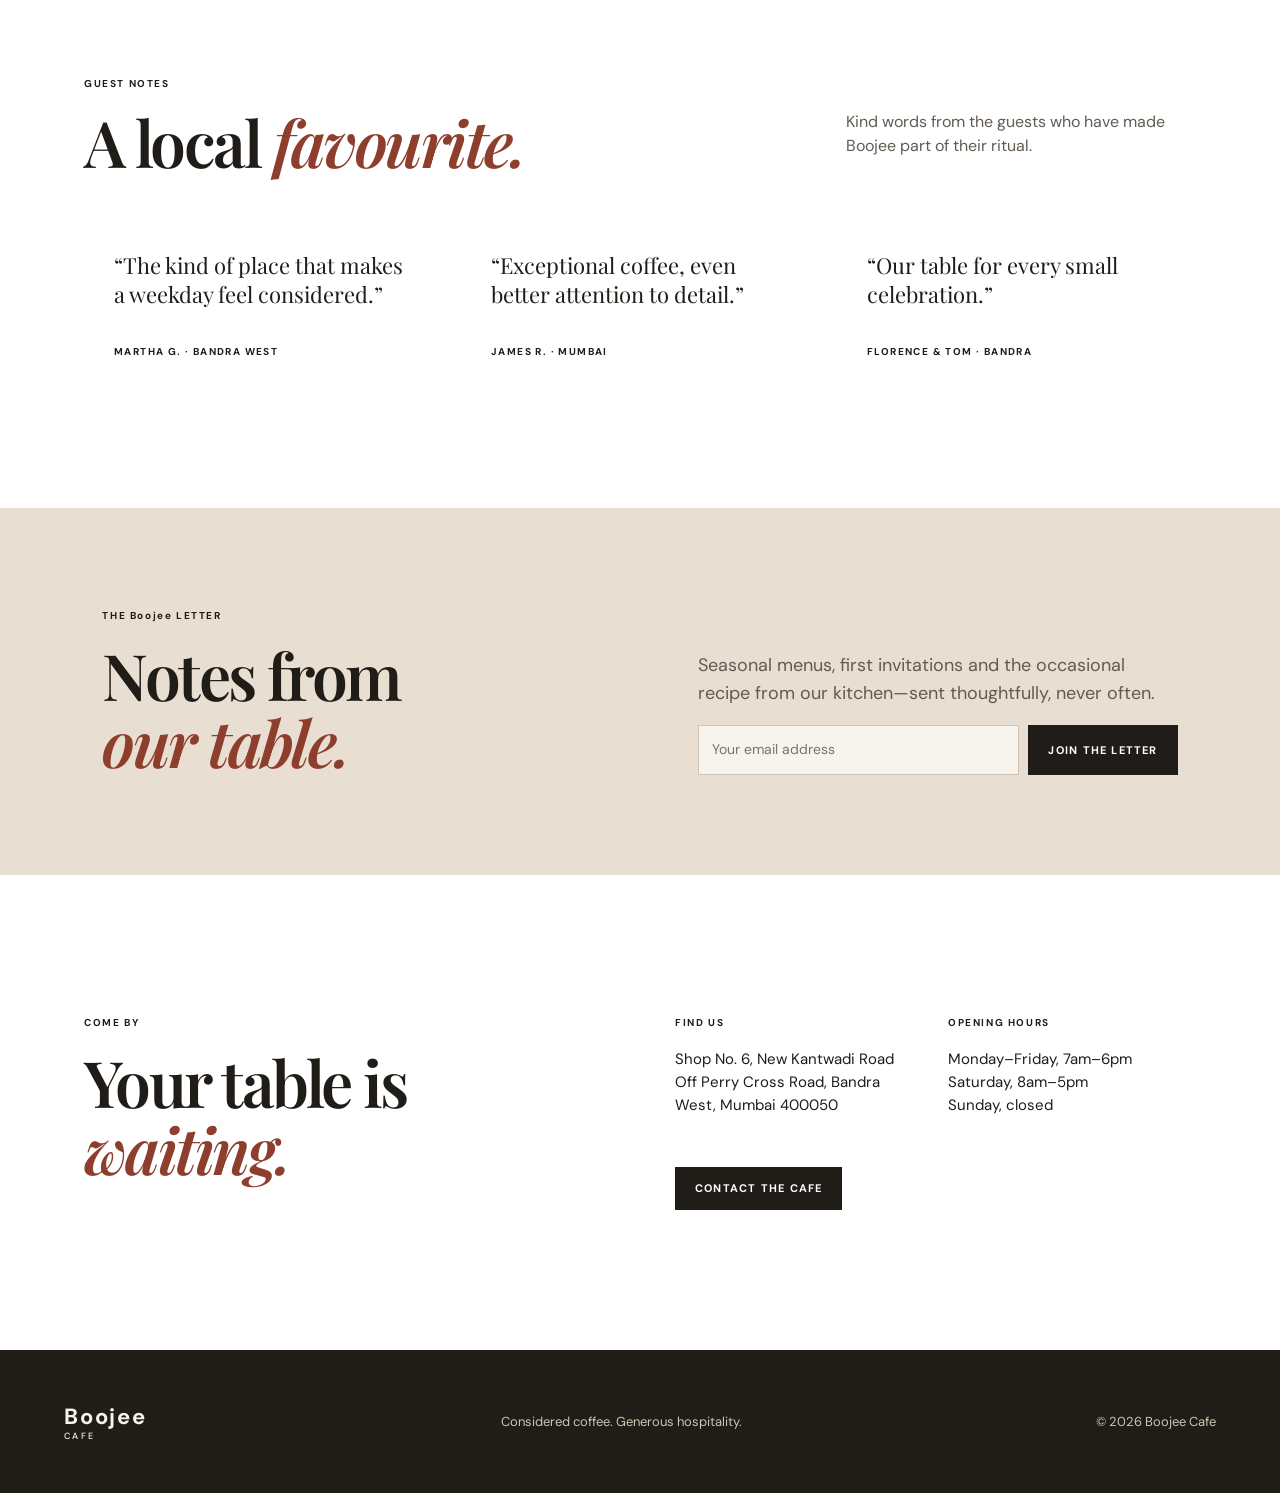
==== commit 2af51508: "Update the main entry point to reflect latest aesthetic changes" ====
--- a/index.html
+++ b/index.html
@@ -43,7 +43,7 @@
         <p>Turn on cafe alerts for small-batch pastries, seasonal drinks and counter specials before they sell out.</p>
       </div>
       <div class="bell-stage">
-        <button class="bell-container off" type="button" data-bell-toggle aria-pressed="false" aria-label="Turn cafe notifications on">
+        <div class="bell-container off" data-bell-toggle aria-pressed="false" aria-label="Turn cafe notifications on">
           <span class="rope"></span>
           <span class="bell-top"></span>
           <span class="bell-base"></span>
@@ -64,7 +64,7 @@
           <span class="bell-btm2"></span>
           <span class="bell-ring-container"><span class="bell-ring"></span><span class="bell-rays"></span></span>
           <span class="volumetric"><span class="vl"></span><span class="vr"></span></span>
-        </button>
+        </div>
         <button class="notify-button" type="button" data-bell-button>Notify Me</button>
         <span class="grain" aria-hidden="true"></span>
       </div>
--- a/css/style.css
+++ b/css/style.css
@@ -1 +1 @@
-:root{--ink:#201c18;--paper:#f7f3ed;--cream:#e8dfd2;--line:#cfc4b6;--rust:#8d3e2d;--max:1240px}*{box-sizing:border-box}html{scroll-behavior:smooth}body{margin:0;background:var(--paper);color:var(--ink);font-family:'DM Sans',sans-serif;font-size:16px;line-height:1.55}a{color:inherit;text-decoration:none}button{font:inherit;cursor:pointer}.header{height:88px;display:flex;align-items:center;gap:36px;padding:0 max(5vw,28px);position:absolute;z-index:3;width:100%;color:#fff;border-bottom:1px solid rgba(255,255,255,.28)}.wordmark{font-family:'DM Sans';font-size:22px;font-weight:700;letter-spacing:.08em;white-space:nowrap}.wordmark span{font-size:9px;letter-spacing:.25em;display:block;font-weight:500;margin-top:-5px}.nav{display:flex;gap:30px;margin-left:auto;font-size:14px}.nav a{opacity:.85}.nav a:hover{opacity:1}.order-button,.button{border:1px solid currentColor;padding:12px 19px;background:transparent;text-transform:uppercase;letter-spacing:.11em;font-size:11px;font-weight:700}.order-button span{background:#fff;color:var(--ink);border-radius:999px;padding:2px 7px;margin-left:6px}.nav-toggle{display:none}.hero{height:min(780px,100vh);min-height:650px;color:#fff;position:relative;isolation:isolate}.hero>img,.hero-shade{position:absolute;width:100%;height:100%;object-fit:cover}.hero-shade{background:linear-gradient(90deg,rgba(18,12,8,.67),rgba(18,12,8,.15) 72%);z-index:1}.hero-content,.hero-note{position:absolute;z-index:2}.hero-content{left:max(8vw,28px);top:50%;transform:translateY(-39%);max-width:620px}.kicker,.product-type,.label{letter-spacing:.16em;font-weight:700;font-size:10px;margin:0 0 17px}.hero h1,h2{font-family:'Playfair Display',serif;font-weight:600;line-height:1.05;letter-spacing:-.04em;margin:0}.hero h1{font-size:clamp(52px,7vw,100px)}em{color:var(--rust);font-weight:600}.hero h1 em{color:#fff}.hero-content>p:not(.kicker){font-size:18px;max-width:470px;margin:25px 0 32px}.button.light{background:#fff;color:var(--ink);border-color:#fff}.hero-note{bottom:30px;right:5vw;font-size:11px;letter-spacing:.1em;text-transform:uppercase}.section{max-width:var(--max);margin:auto;padding:120px max(5vw,28px)}h2{font-size:clamp(40px,5vw,68px)}.intro{padding-top:135px}.lead{max-width:610px;font-size:20px;margin:30px 0 60px;color:#514b45}.credentials{display:grid;grid-template-columns:repeat(3,1fr);border-top:1px solid var(--line);border-bottom:1px solid var(--line)}.credentials div{padding:25px 0;display:flex;align-items:center;gap:16px;border-right:1px solid var(--line)}.credentials div:last-child{border:0}.credentials strong{font-family:'Playfair Display';font-size:34px}.credentials span{font-size:12px;line-height:1.35}.menu{padding-top:70px}.section-head{display:flex;justify-content:space-between;gap:50px;align-items:end}.section-head>p{max-width:350px;color:#625b54}.filters{display:flex;gap:8px;margin:48px 0 25px}.filters button{background:none;border:0;padding:8px 0;margin-right:24px;font-size:12px;letter-spacing:.1em;text-transform:uppercase}.filters .selected{border-bottom:2px solid var(--rust);color:var(--rust)}.products{display:grid;grid-template-columns:repeat(3,1fr);gap:20px}.products article{background:#fff}.products img{width:100%;height:315px;object-fit:cover;display:block}.products article>div{padding:22px}.products h3{font-family:'Playfair Display';font-size:25px;margin:0}.products article p:not(.product-type){font-size:14px;color:#625b54;min-height:44px}.products button{border:0;border-top:1px solid var(--line);width:100%;background:none;text-align:left;padding:14px 0 0;font-size:11px;text-transform:uppercase;letter-spacing:.1em;font-weight:700}.products button span{float:right}.craft{display:grid;grid-template-columns:1.15fr .85fr;background:var(--cream);margin-top:70px}.craft-image img{height:100%;min-height:570px;width:100%;object-fit:cover;display:block}.craft-copy{padding:clamp(50px,8vw,130px) max(7vw,30px);align-self:center}.craft-copy>p:not(.kicker){color:#554d46;margin:28px 0}.text-link{border-bottom:1px solid var(--ink);padding-bottom:6px;font-size:12px;text-transform:uppercase;letter-spacing:.11em;font-weight:700}.visit{display:grid;grid-template-columns:1fr 1fr;gap:70px;padding-top:140px;padding-bottom:140px}.visit-info{display:grid;grid-template-columns:1fr 1fr;gap:25px}.visit-info p:not(.label){margin:0;font-size:15px}.visit .button{grid-column:span 2;justify-self:start;margin-top:25px;background:var(--ink);color:#fff}.toast{position:fixed;bottom:25px;left:50%;transform:translate(-50%,100px);opacity:0;transition:.25s;background:var(--ink);color:#fff;padding:14px 20px;font-size:13px;z-index:5}.toast.show{transform:translate(-50%,0);opacity:1}footer{background:#201c18;color:#f7f3ed;padding:50px max(5vw,28px);display:flex;justify-content:space-between;align-items:center;gap:25px;font-size:13px}footer p{margin:0;color:#cfc4b6}@media(max-width:720px){.header{height:70px;gap:18px}.nav-toggle{display:block;margin-left:auto;background:none;color:white;border:0;text-transform:uppercase;letter-spacing:.1em;font-size:11px}.nav{display:none;position:absolute;top:70px;left:0;right:0;background:#201c18;padding:20px 28px;flex-direction:column;gap:14px}.nav.open{display:flex}.order-button{padding:9px 11px;font-size:9px}.hero{min-height:620px}.hero-content{left:28px;right:28px}.hero-note{left:28px;right:auto}.section{padding:82px 28px}.credentials{grid-template-columns:1fr}.credentials div{border-right:0;border-bottom:1px solid var(--line)}.credentials div:last-child{border-bottom:0}.section-head,.visit{display:block}.section-head>p{margin-top:25px}.products{grid-template-columns:1fr}.products img{height:280px}.craft{grid-template-columns:1fr}.craft-image img{min-height:340px;height:340px}.visit-info{margin-top:40px}.visit .button{margin-top:35px}footer{display:block}footer>*{margin-bottom:20px!important}}
+:root{--ink:#201c18;--paper:#fff;--cream:#e8dfd2;--line:#cfc4b6;--rust:#8d3e2d;--max:1240px}*{box-sizing:border-box}html{scroll-behavior:smooth}body{margin:0;background:var(--paper);color:var(--ink);font-family:'DM Sans',sans-serif;font-size:16px;line-height:1.55}a{color:inherit;text-decoration:none}button{font:inherit;cursor:pointer}.header{height:88px;display:flex;align-items:center;gap:36px;padding:0 max(5vw,28px);position:absolute;z-index:3;width:100%;color:#fff;border-bottom:1px solid rgba(255,255,255,.28)}.wordmark{font-family:'DM Sans';font-size:22px;font-weight:700;letter-spacing:.08em;white-space:nowrap}.wordmark span{font-size:9px;letter-spacing:.25em;display:block;font-weight:500;margin-top:-5px}.nav{display:flex;gap:30px;margin-left:auto;font-size:14px}.nav a{opacity:.85}.nav a:hover{opacity:1}.order-button,.button{border:1px solid currentColor;padding:12px 19px;background:transparent;text-transform:uppercase;letter-spacing:.11em;font-size:11px;font-weight:700}.order-button span{background:#fff;color:var(--ink);border-radius:999px;padding:2px 7px;margin-left:6px}.nav-toggle{display:none}.hero{height:min(780px,100vh);min-height:650px;color:#fff;position:relative;isolation:isolate}.hero>img,.hero-shade{position:absolute;width:100%;height:100%;object-fit:cover}.hero-shade{background:linear-gradient(90deg,rgba(18,12,8,.67),rgba(18,12,8,.15) 72%);z-index:1}.hero-content,.hero-note{position:absolute;z-index:2}.hero-content{left:max(8vw,28px);top:50%;transform:translateY(-39%);max-width:620px}.kicker,.product-type,.label{letter-spacing:.16em;font-weight:700;font-size:10px;margin:0 0 17px}.hero h1,h2{font-family:'Playfair Display',serif;font-weight:600;line-height:1.05;letter-spacing:-.04em;margin:0}.hero h1{font-size:clamp(52px,7vw,100px)}em{color:var(--rust);font-weight:600}.hero h1 em{color:var(--rust)}.hero-content>p:not(.kicker){font-size:18px;max-width:470px;margin:25px 0 32px}.button.light{background:#fff;color:var(--ink);border-color:#fff}.hero-note{bottom:30px;right:5vw;font-size:11px;letter-spacing:.1em;text-transform:uppercase}.section{max-width:var(--max);margin:auto;padding:120px max(5vw,28px)}h2{font-size:clamp(40px,5vw,68px)}.intro{padding-top:135px}.lead{max-width:610px;font-size:20px;margin:30px 0 60px;color:#514b45}.credentials{display:grid;grid-template-columns:repeat(3,1fr);border-top:1px solid var(--line);border-bottom:1px solid var(--line)}.credentials div{padding:25px 0;display:flex;align-items:center;gap:16px;border-right:1px solid var(--line)}.credentials div:last-child{border:0}.credentials strong{font-family:'Playfair Display';font-size:34px}.credentials span{font-size:12px;line-height:1.35}.menu{padding-top:70px}.section-head{display:flex;justify-content:space-between;gap:50px;align-items:end}.section-head>p{max-width:350px;color:#625b54}.filters{display:flex;gap:8px;margin:48px 0 25px}.filters button{background:none;border:0;padding:8px 0;margin-right:24px;font-size:12px;letter-spacing:.1em;text-transform:uppercase}.filters .selected{border-bottom:2px solid var(--rust);color:var(--rust)}.products{display:grid;grid-template-columns:repeat(3,1fr);gap:20px}.products article{background:#fff}.products img{width:100%;height:315px;object-fit:cover;display:block}.products article>div{padding:22px}.products h3{font-family:'Playfair Display';font-size:25px;margin:0}.products article p:not(.product-type){font-size:14px;color:#625b54;min-height:44px}.products button{border:0;border-top:1px solid var(--line);width:100%;background:none;text-align:left;padding:14px 0 0;font-size:11px;text-transform:uppercase;letter-spacing:.1em;font-weight:700}.products button span{float:right}.craft{display:grid;grid-template-columns:1.15fr .85fr;background:var(--cream);margin-top:70px}.craft-image img{height:100%;min-height:570px;width:100%;object-fit:cover;display:block}.craft-copy{padding:clamp(50px,8vw,130px) max(7vw,30px);align-self:center}.craft-copy>p:not(.kicker){color:#554d46;margin:28px 0}.text-link{border-bottom:1px solid var(--ink);padding-bottom:6px;font-size:12px;text-transform:uppercase;letter-spacing:.11em;font-weight:700}.visit{display:grid;grid-template-columns:1fr 1fr;gap:70px;padding-top:140px;padding-bottom:140px}.visit-info{display:grid;grid-template-columns:1fr 1fr;gap:25px}.visit-info p:not(.label){margin:0;font-size:15px}.visit .button{grid-column:span 2;justify-self:start;margin-top:25px;background:var(--ink);color:#fff}.toast{position:fixed;bottom:25px;left:50%;transform:translate(-50%,100px);opacity:0;transition:.25s;background:var(--ink);color:#fff;padding:14px 20px;font-size:13px;z-index:5}.toast.show{transform:translate(-50%,0);opacity:1}footer{background:#201c18;color:#f7f3ed;padding:50px max(5vw,28px);display:flex;justify-content:space-between;align-items:center;gap:25px;font-size:13px}footer p{margin:0;color:#cfc4b6}@media(max-width:720px){.header{height:70px;gap:18px}.nav-toggle{display:block;margin-left:auto;background:none;color:white;border:0;text-transform:uppercase;letter-spacing:.1em;font-size:11px}.nav{display:none;position:absolute;top:70px;left:0;right:0;background:#201c18;color:#fff;padding:20px 28px;flex-direction:column;gap:14px}.nav.open{display:flex}.order-button{padding:9px 11px;font-size:9px}.hero{min-height:620px}.hero-content{left:28px;right:28px}.hero-note{left:28px;right:auto}.section{padding:82px 28px}.credentials{grid-template-columns:1fr}.credentials div{border-right:0;border-bottom:1px solid var(--line)}.credentials div:last-child{border-bottom:0}.section-head,.visit{display:block}.section-head>p{margin-top:25px}.products{grid-template-columns:1fr}.products img{height:280px}.craft{grid-template-columns:1fr}.craft-image img{min-height:340px;height:340px}.visit-info{margin-top:40px}.visit .button{margin-top:35px}footer{display:block}footer>*{margin-bottom:20px!important}}
